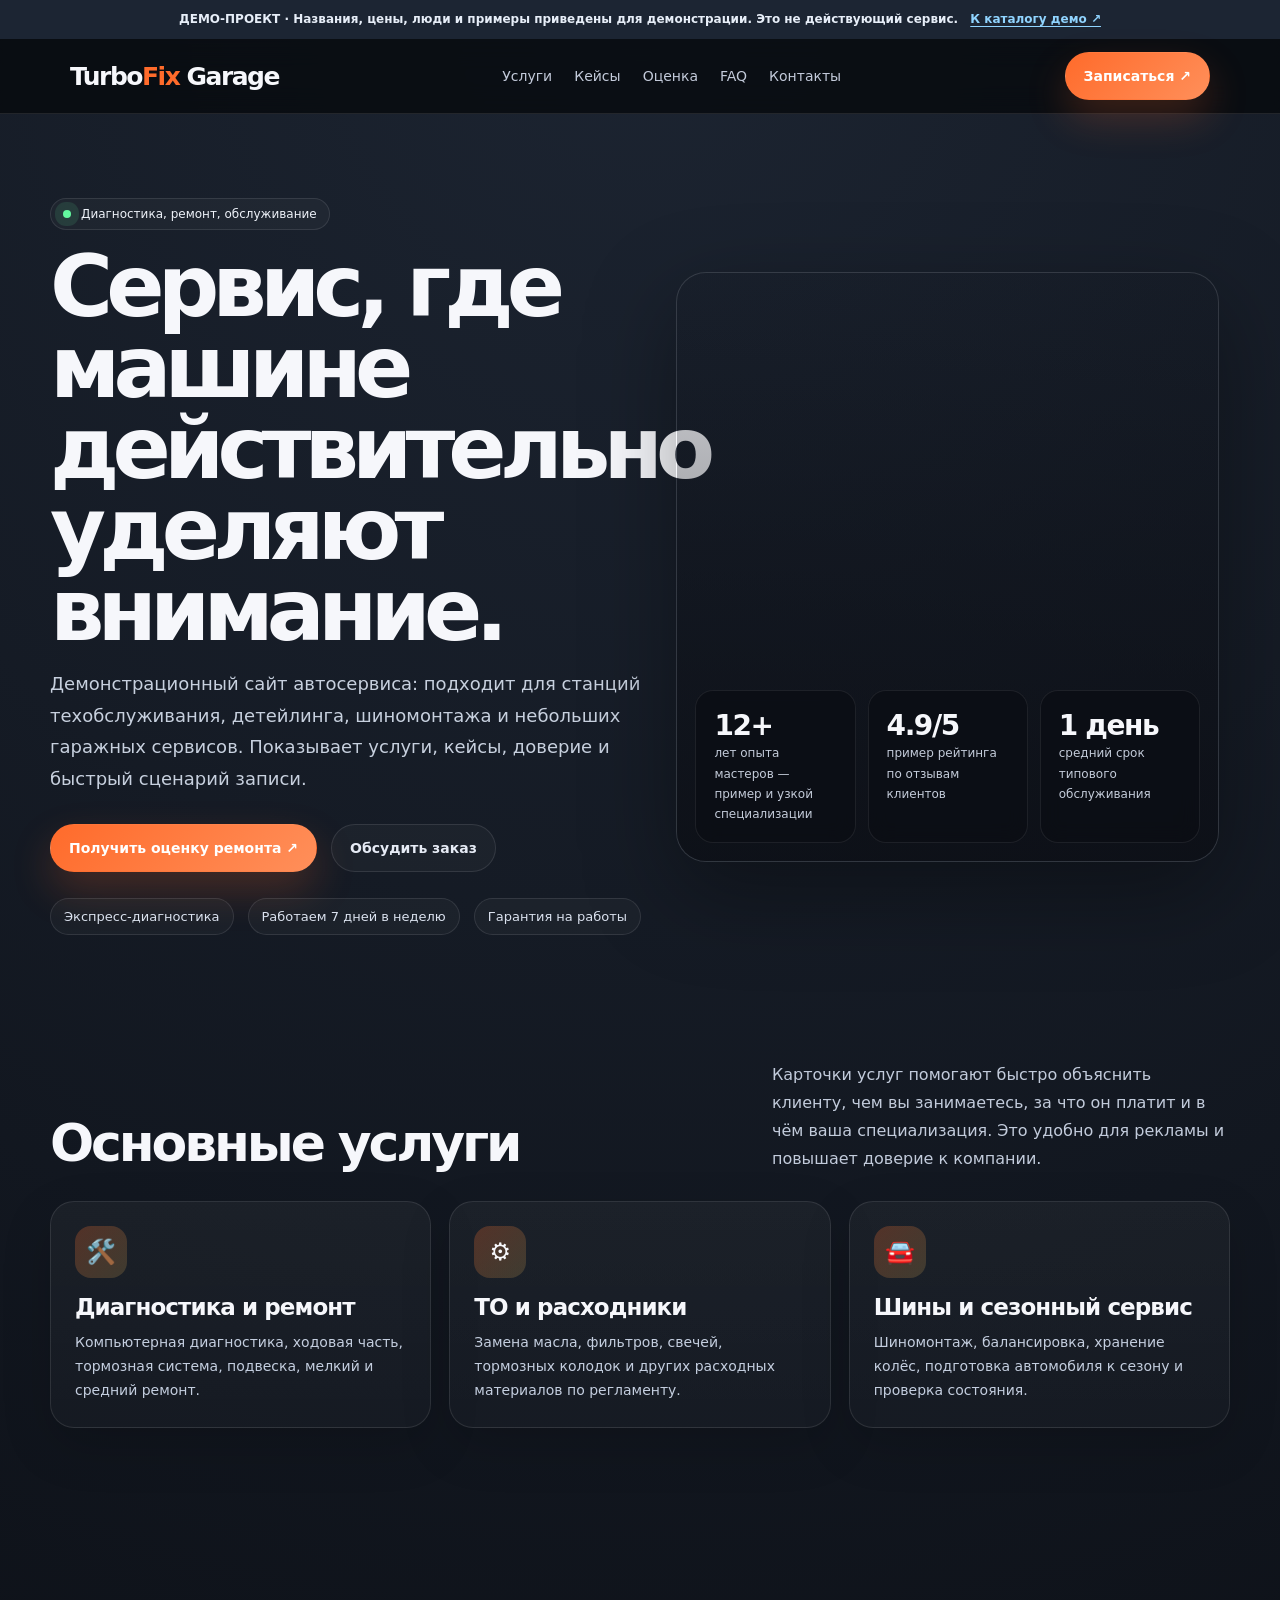
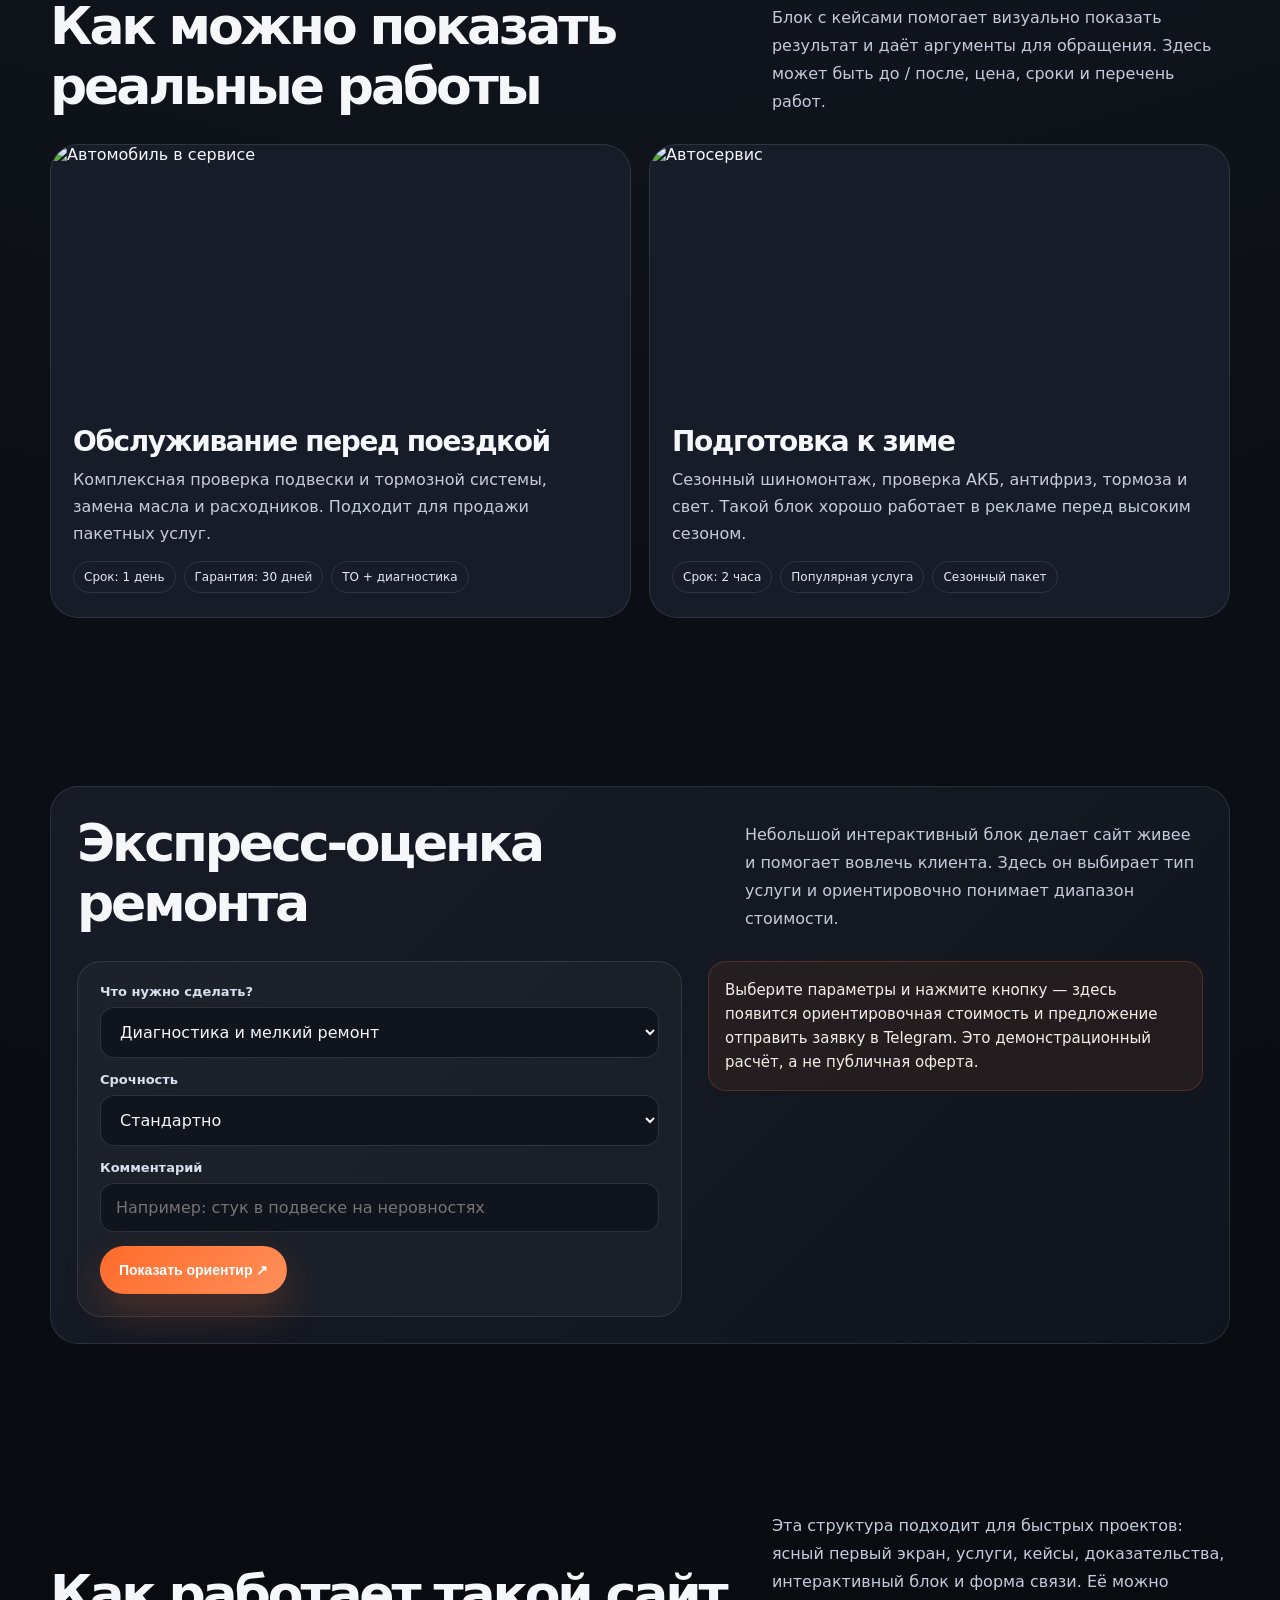
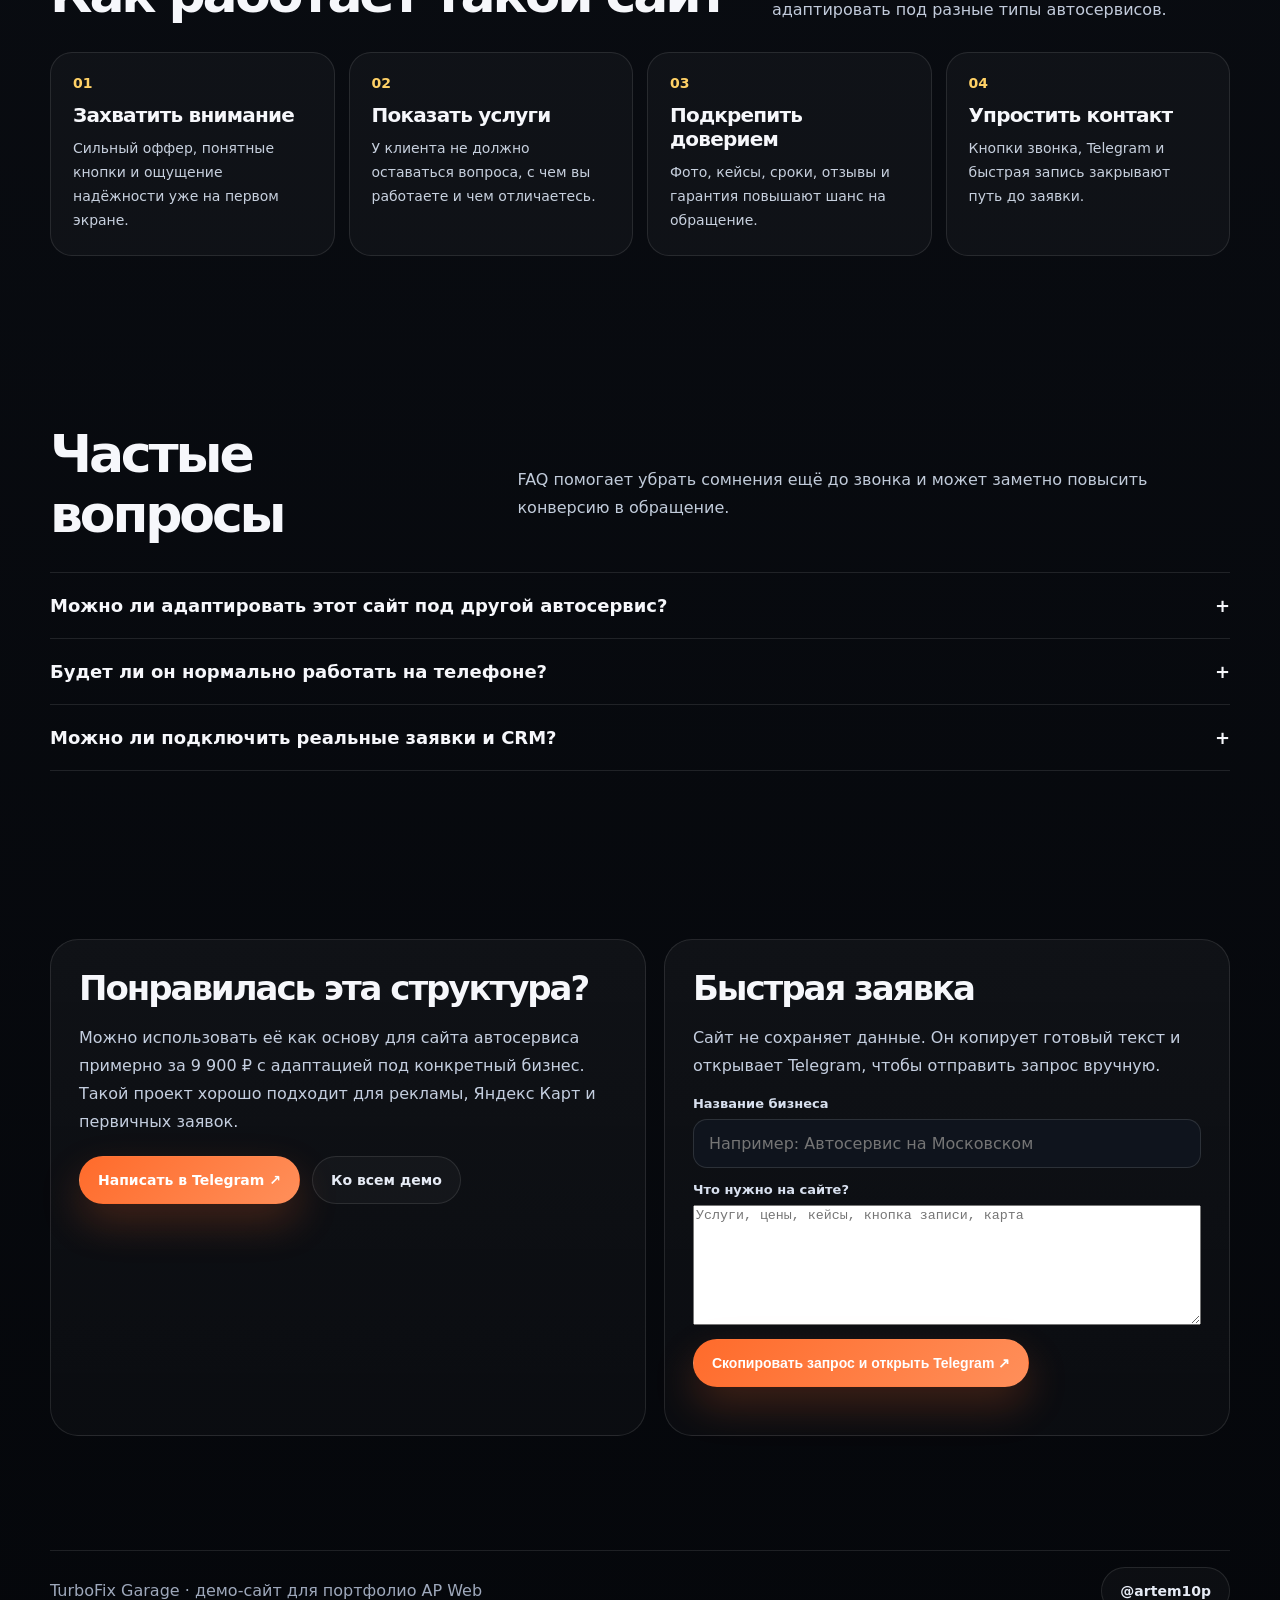
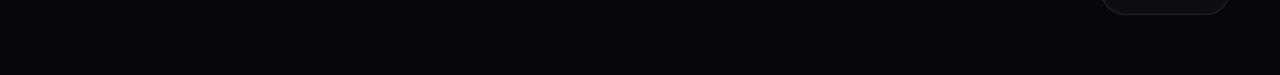
==== examples/auto/index.html @ 92ad30e5 "Publish AP Web business demo sites" ====
<!doctype html>
<html lang="ru">
<head>
  <meta charset="UTF-8">
  <meta name="viewport" content="width=device-width, initial-scale=1">
  <meta name="theme-color" content="#0d1117">
  <title>TurboFix Garage — автосервис и диагностика</title>
  <style>
    :root{--bg:#0b0e14;--panel:#11161f;--panel2:#161d29;--text:#f6f7fb;--muted:#98a2b3;--line:rgba(255,255,255,.1);--accent:#ff6b2b;--accent2:#ffd166;--glow:rgba(255,107,43,.22)}*{box-sizing:border-box}html{scroll-behavior:smooth}body{margin:0;font-family:Inter,system-ui,-apple-system,Segoe UI,sans-serif;background:radial-gradient(circle at top,#1c2431 0,#0b0e14 45%,#05070b 100%);color:var(--text)}a{text-decoration:none;color:inherit}img{max-width:100%;display:block}.shell{max-width:1180px;margin:auto;padding:0 20px}.header{position:sticky;top:0;z-index:40;background:rgba(5,7,11,.72);backdrop-filter:blur(14px);border-bottom:1px solid var(--line)}.nav{display:flex;justify-content:space-between;align-items:center;min-height:74px;gap:20px}.brand{font-size:25px;font-weight:900;letter-spacing:-.06em}.brand span{color:var(--accent)}.nav-links{display:flex;gap:22px;flex-wrap:wrap}.nav-links a{color:#c3cada;font-size:14px}.menu-btn{display:none}.btn{display:inline-flex;align-items:center;gap:10px;padding:15px 18px;border-radius:999px;border:1px solid transparent;font-size:14px;font-weight:800;transition:transform .25s,box-shadow .25s,background .25s}.btn:hover{transform:translateY(-2px)}.btn-primary{background:linear-gradient(135deg,var(--accent),#ff8f5a);box-shadow:0 18px 40px var(--glow);color:#fff}.btn-secondary{border-color:var(--line);background:rgba(255,255,255,.03);color:#e6ebf5}.hero{padding:84px 0 42px;display:grid;grid-template-columns:1.02fr .98fr;gap:28px;align-items:center}.eyebrow{display:inline-flex;align-items:center;gap:10px;padding:8px 12px;border-radius:999px;border:1px solid var(--line);background:rgba(255,255,255,.03);font-size:12px;color:#eef2f9}.pulse{width:8px;height:8px;border-radius:50%;background:#63f99f;box-shadow:0 0 0 8px rgba(99,249,159,.11)}h1{font-size:clamp(44px,7vw,86px);line-height:.94;letter-spacing:-.08em;margin:16px 0 18px;max-width:10ch}.lead{font-size:18px;line-height:1.75;color:#c7d0de;max-width:58ch}.hero-actions{display:flex;gap:14px;flex-wrap:wrap;margin-top:30px}.hero-meta{margin-top:26px;display:flex;flex-wrap:wrap;gap:14px}.chip{padding:10px 13px;border:1px solid var(--line);border-radius:999px;background:rgba(255,255,255,.03);font-size:13px;color:#dbe2ef}.hero-card{position:relative;overflow:hidden;border-radius:30px;min-height:590px;background:url('https://images.unsplash.com/photo-1487754180451-c456f719a1fc?auto=format&fit=crop&w=1400&q=80') center/cover;border:1px solid rgba(255,255,255,.12);box-shadow:0 30px 90px rgba(0,0,0,.35)}.hero-card:before{content:"";position:absolute;inset:0;background:linear-gradient(180deg,rgba(10,12,18,.1),rgba(10,12,18,.68))}.hero-float{position:absolute;right:18px;left:18px;bottom:18px;display:grid;grid-template-columns:repeat(3,1fr);gap:12px}.stat{padding:18px;border-radius:18px;background:rgba(11,14,20,.76);border:1px solid rgba(255,255,255,.08);backdrop-filter:blur(10px)}.stat b{display:block;font-size:28px;letter-spacing:-.05em}.stat span{font-size:12px;color:#c4ccda;line-height:1.45}.section{padding:84px 0}.heading{display:flex;justify-content:space-between;gap:30px;align-items:end;margin-bottom:28px}.heading h2{margin:0;font-size:clamp(30px,5vw,52px);letter-spacing:-.06em}.heading p{margin:0;max-width:45ch;color:#c2cbdb;line-height:1.75}.services{display:grid;grid-template-columns:repeat(3,1fr);gap:18px}.card{padding:24px;border-radius:24px;background:linear-gradient(180deg,rgba(255,255,255,.04),rgba(255,255,255,.025));border:1px solid var(--line);box-shadow:0 18px 50px rgba(0,0,0,.15)}.icon{width:52px;height:52px;border-radius:16px;display:grid;place-items:center;background:linear-gradient(135deg,rgba(255,107,43,.25),rgba(255,209,102,.16));font-size:24px;margin-bottom:16px}.card h3{margin:0 0 10px;font-size:23px;letter-spacing:-.04em}.card p{margin:0;color:#c4cedf;line-height:1.72;font-size:14px}.split{display:grid;grid-template-columns:1fr 1fr;gap:18px}.case-card{overflow:hidden;border-radius:28px;background:var(--panel2);border:1px solid var(--line)}.case-card img{height:260px;width:100%;object-fit:cover}.case-body{padding:20px 22px 24px}.case-body h3{margin:0 0 8px;font-size:28px;letter-spacing:-.05em}.case-body p{margin:0 0 14px;color:#c5cddc;line-height:1.7}.mini-kpis{display:flex;gap:8px;flex-wrap:wrap}.mini-kpis span{padding:8px 10px;border-radius:999px;border:1px solid var(--line);font-size:12px;color:#e3e9f4}
    .quote{padding:26px;border-radius:28px;background:linear-gradient(135deg,#161b26,#10151d);border:1px solid var(--line)}.quote-row{display:grid;grid-template-columns:1.1fr .9fr;gap:26px;align-items:start}.calc{padding:22px;border-radius:24px;background:rgba(255,255,255,.03);border:1px solid var(--line)}.field{display:grid;gap:8px;margin-bottom:14px}.field label{font-size:13px;color:#d8e0ef;font-weight:700}.field select,.field input{width:100%;background:#0f141d;border:1px solid rgba(255,255,255,.12);border-radius:14px;color:#f4f7fb;padding:14px 15px;font:inherit}.result{padding:16px;border-radius:18px;background:rgba(255,107,43,.08);border:1px solid rgba(255,107,43,.22);font-size:15px;line-height:1.6;color:#f5ede8}.steps{display:grid;grid-template-columns:repeat(4,1fr);gap:14px}.step{padding:22px;border-radius:22px;border:1px solid var(--line);background:rgba(255,255,255,.03)}.step strong{display:block;font-size:14px;color:var(--accent2);margin-bottom:12px}.step h4{font-size:20px;letter-spacing:-.04em;margin:0 0 10px}.step p{margin:0;color:#c7d0de;line-height:1.7;font-size:14px}.faq details{border-top:1px solid var(--line)}.faq details:last-child{border-bottom:1px solid var(--line)}.faq summary{cursor:pointer;list-style:none;padding:22px 0;font-weight:800;font-size:18px;display:flex;justify-content:space-between;gap:20px}.faq summary::-webkit-details-marker{display:none}.faq p{margin:0 0 22px;color:#c1cbda;line-height:1.75;max-width:70ch}.contact{display:grid;grid-template-columns:1fr .95fr;gap:18px}.contact-card,.contact-form{padding:28px;border-radius:28px;border:1px solid var(--line);background:linear-gradient(180deg,rgba(255,255,255,.04),rgba(255,255,255,.025))}.contact-card h3,.contact-form h3{margin:0 0 12px;font-size:34px;letter-spacing:-.06em}.contact-card p,.contact-form p{color:#c4cedf;line-height:1.75}.contact-actions{display:flex;gap:12px;flex-wrap:wrap;margin-top:20px}.contact-form textarea{min-height:120px;resize:vertical}.contact-form .status{font-size:13px;color:#d6ddeb;min-height:20px}.reveal{opacity:0;transform:translateY(22px);transition:opacity .7s ease,transform .7s ease}.reveal.show{opacity:1;transform:none}.footer{padding:30px 0 60px;color:#9ea8bb}.footer-box{padding-top:16px;border-top:1px solid var(--line);display:flex;justify-content:space-between;gap:18px;align-items:center}
    .demo-disclosure{padding:10px 16px;text-align:center;background:#1c2533;color:#e7eef8;font:600 12px/1.6 Inter,system-ui,sans-serif}.demo-disclosure a{color:#90d4ff;text-decoration:underline;text-underline-offset:3px;margin-left:8px}
    @media (max-width:980px){.hero,.quote-row,.split,.contact{grid-template-columns:1fr}.services,.steps{grid-template-columns:1fr 1fr}.hero-card{min-height:460px}}@media (max-width:760px){.nav{min-height:66px}.nav-links{display:none}.menu-btn{display:inline-flex}.services,.steps{grid-template-columns:1fr}.heading{display:block}.heading p{margin-top:12px}.hero{padding-top:56px}.hero-float{grid-template-columns:1fr}.contact-card h3,.contact-form h3{font-size:28px}}@media (prefers-reduced-motion:reduce){*{scroll-behavior:auto}.reveal{opacity:1;transform:none;transition:none}.btn{transition:none}}
  </style>
</head>
<body>
  <div class="demo-disclosure" role="note">ДЕМО-ПРОЕКТ · Названия, цены, люди и примеры приведены для демонстрации. Это не действующий сервис. <a href="../../index.html">К каталогу демо ↗</a></div>
  <header class="header">
    <div class="shell nav">
      <a class="brand" href="#top">Turbo<span>Fix</span> Garage</a>
      <nav class="nav-links">
        <a href="#services">Услуги</a><a href="#cases">Кейсы</a><a href="#quote">Оценка</a><a href="#faq">FAQ</a><a href="#contact">Контакты</a>
      </nav>
      <a class="btn btn-primary" href="#contact">Записаться ↗</a>
    </div>
  </header>
  <main id="top">
    <section class="shell hero">
      <div>
        <div class="eyebrow"><span class="pulse"></span> Диагностика, ремонт, обслуживание</div>
        <h1>Сервис, где машине действительно уделяют внимание.</h1>
        <p class="lead">Демонстрационный сайт автосервиса: подходит для станций техобслуживания, детейлинга, шиномонтажа и небольших гаражных сервисов. Показывает услуги, кейсы, доверие и быстрый сценарий записи.</p>
        <div class="hero-actions"><a class="btn btn-primary" href="#quote">Получить оценку ремонта ↗</a><a class="btn btn-secondary" href="#contact">Обсудить заказ</a></div>
        <div class="hero-meta"><span class="chip">Экспресс-диагностика</span><span class="chip">Работаем 7 дней в неделю</span><span class="chip">Гарантия на работы</span></div>
      </div>
      <div class="hero-card reveal">
        <div class="hero-float">
          <div class="stat"><b>12+</b><span>лет опыта мастеров — пример и узкой специализации</span></div>
          <div class="stat"><b>4.9/5</b><span>пример рейтинга по отзывам клиентов</span></div>
          <div class="stat"><b>1 день</b><span>средний срок типового обслуживания</span></div>
        </div>
      </div>
    </section>

    <section class="shell section reveal" id="services">
      <div class="heading"><h2>Основные услуги</h2><p>Карточки услуг помогают быстро объяснить клиенту, чем вы занимаетесь, за что он платит и в чём ваша специализация. Это удобно для рекламы и повышает доверие к компании.</p></div>
      <div class="services">
        <article class="card"><div class="icon">🛠️</div><h3>Диагностика и ремонт</h3><p>Компьютерная диагностика, ходовая часть, тормозная система, подвеска, мелкий и средний ремонт.</p></article>
        <article class="card"><div class="icon">⚙️</div><h3>ТО и расходники</h3><p>Замена масла, фильтров, свечей, тормозных колодок и других расходных материалов по регламенту.</p></article>
        <article class="card"><div class="icon">🚘</div><h3>Шины и сезонный сервис</h3><p>Шиномонтаж, балансировка, хранение колёс, подготовка автомобиля к сезону и проверка состояния.</p></article>
      </div>
    </section>

    <section class="shell section reveal" id="cases">
      <div class="heading"><h2>Как можно показать реальные работы</h2><p>Блок с кейсами помогает визуально показать результат и даёт аргументы для обращения. Здесь может быть до / после, цена, сроки и перечень работ.</p></div>
      <div class="split">
        <article class="case-card"><img src="https://images.unsplash.com/photo-1549399542-7e3f8b79c341?auto=format&fit=crop&w=1200&q=80" alt="Автомобиль в сервисе"><div class="case-body"><h3>Обслуживание перед поездкой</h3><p>Комплексная проверка подвески и тормозной системы, замена масла и расходников. Подходит для продажи пакетных услуг.</p><div class="mini-kpis"><span>Срок: 1 день</span><span>Гарантия: 30 дней</span><span>ТО + диагностика</span></div></div></article>
        <article class="case-card"><img src="https://images.unsplash.com/photo-1503376780353-7e6692767b70?auto=format&fit=crop&w=1200&q=80" alt="Автосервис"><div class="case-body"><h3>Подготовка к зиме</h3><p>Сезонный шиномонтаж, проверка АКБ, антифриз, тормоза и свет. Такой блок хорошо работает в рекламе перед высоким сезоном.</p><div class="mini-kpis"><span>Срок: 2 часа</span><span>Популярная услуга</span><span>Сезонный пакет</span></div></div></article>
      </div>
    </section>

    <section class="shell section reveal" id="quote">
      <div class="quote">
        <div class="heading"><h2>Экспресс-оценка ремонта</h2><p>Небольшой интерактивный блок делает сайт живее и помогает вовлечь клиента. Здесь он выбирает тип услуги и ориентировочно понимает диапазон стоимости.</p></div>
        <div class="quote-row">
          <div class="calc">
            <div class="field"><label for="serviceType">Что нужно сделать?</label><select id="serviceType"><option value="3500">Диагностика и мелкий ремонт</option><option value="6200">Плановое ТО</option><option value="4800">Шиномонтаж и сезонный пакет</option><option value="8900">Комплексный ремонт подвески</option></select></div>
            <div class="field"><label for="urgency">Срочность</label><select id="urgency"><option value="0">Стандартно</option><option value="1200">Нужно сегодня</option><option value="2200">Срочно, вне очереди</option></select></div>
            <div class="field"><label for="comment">Комментарий</label><input id="comment" placeholder="Например: стук в подвеске на неровностях"></div>
            <button class="btn btn-primary" id="calcBtn" type="button">Показать ориентир ↗</button>
          </div>
          <div class="result" id="calcResult">Выберите параметры и нажмите кнопку — здесь появится ориентировочная стоимость и предложение отправить заявку в Telegram. Это демонстрационный расчёт, а не публичная оферта.</div>
        </div>
      </div>
    </section>

    <section class="shell section reveal">
      <div class="heading"><h2>Как работает такой сайт</h2><p>Эта структура подходит для быстрых проектов: ясный первый экран, услуги, кейсы, доказательства, интерактивный блок и форма связи. Её можно адаптировать под разные типы автосервисов.</p></div>
      <div class="steps">
        <article class="step"><strong>01</strong><h4>Захватить внимание</h4><p>Сильный оффер, понятные кнопки и ощущение надёжности уже на первом экране.</p></article>
        <article class="step"><strong>02</strong><h4>Показать услуги</h4><p>У клиента не должно оставаться вопроса, с чем вы работаете и чем отличаетесь.</p></article>
        <article class="step"><strong>03</strong><h4>Подкрепить доверием</h4><p>Фото, кейсы, сроки, отзывы и гарантия повышают шанс на обращение.</p></article>
        <article class="step"><strong>04</strong><h4>Упростить контакт</h4><p>Кнопки звонка, Telegram и быстрая запись закрывают путь до заявки.</p></article>
      </div>
    </section>

    <section class="shell section faq reveal" id="faq">
      <div class="heading"><h2>Частые вопросы</h2><p>FAQ помогает убрать сомнения ещё до звонка и может заметно повысить конверсию в обращение.</p></div>
      <details><summary>Можно ли адаптировать этот сайт под другой автосервис? <span>+</span></summary><p>Да. Меняются фотографии, тексты, цвета, список услуг, контакты и сценарии записи. Основа уже готова, поэтому запуск можно сделать быстро.</p></details>
      <details><summary>Будет ли он нормально работать на телефоне? <span>+</span></summary><p>Да. Страница адаптирована под мобильные устройства, крупные кнопки и быструю связь в мессенджере или по телефону.</p></details>
      <details><summary>Можно ли подключить реальные заявки и CRM? <span>+</span></summary><p>Да, но это отдельный этап. В демонстрационной версии формы ничего не отправляют на сервер — они только готовят текст и открывают Telegram.</p></details>
    </section>

    <section class="shell section reveal" id="contact">
      <div class="contact">
        <div class="contact-card">
          <h3>Понравилась эта структура?</h3>
          <p>Можно использовать её как основу для сайта автосервиса примерно за 9 900 ₽ с адаптацией под конкретный бизнес. Такой проект хорошо подходит для рекламы, Яндекс Карт и первичных заявок.</p>
          <div class="contact-actions"><a class="btn btn-primary" href="https://t.me/artem10p" target="_blank" rel="noopener">Написать в Telegram ↗</a><a class="btn btn-secondary" href="../../index.html">Ко всем демо</a></div>
        </div>
        <form class="contact-form" id="briefForm">
          <h3>Быстрая заявка</h3>
          <p>Сайт не сохраняет данные. Он копирует готовый текст и открывает Telegram, чтобы отправить запрос вручную.</p>
          <div class="field"><label for="name">Название бизнеса</label><input id="name" placeholder="Например: Автосервис на Московском"></div>
          <div class="field"><label for="task">Что нужно на сайте?</label><textarea id="task" placeholder="Услуги, цены, кейсы, кнопка записи, карта"></textarea></div>
          <button class="btn btn-primary" type="submit">Скопировать запрос и открыть Telegram ↗</button>
          <div class="status" id="formStatus"></div>
        </form>
      </div>
    </section>
  </main>
  <footer class="footer shell"><div class="footer-box"><div>TurboFix Garage · демо-сайт для портфолио AP Web</div><a class="btn btn-secondary" href="https://t.me/artem10p" target="_blank" rel="noopener">@artem10p</a></div></footer>
  <script>
    const reduce = window.matchMedia('(prefers-reduced-motion: reduce)').matches;
    const reveal = new IntersectionObserver(entries=>{entries.forEach(e=>{if(e.isIntersecting)e.target.classList.add('show')})},{threshold:.14});
    document.querySelectorAll('.reveal').forEach(el=>reveal.observe(el));

    document.getElementById('calcBtn').addEventListener('click',()=>{
      const base = Number(document.getElementById('serviceType').value);
      const extra = Number(document.getElementById('urgency').value);
      const comment = document.getElementById('comment').value.trim();
      const total = base + extra;
      const result = document.getElementById('calcResult');
      result.replaceChildren();
      const amount = document.createElement('strong');
      amount.textContent = `Ориентир: от ${total.toLocaleString('ru-RU')} ₽.`;
      result.append(amount, document.createElement('br'));
      result.append(document.createTextNode(`Комментарий: ${comment || 'не указан'}.`));
      result.append(document.createElement('br'), document.createElement('br'));
      result.append(document.createTextNode('Это демонстрационный расчёт. Для коммерческого сайта сюда можно подключить настоящую форму заявки, CRM или запись.'));
      if(!reduce) document.getElementById('calcResult').scrollIntoView({behavior:'smooth',block:'nearest'});
    });

    document.getElementById('briefForm').addEventListener('submit',async (e)=>{
      e.preventDefault();
      const business = document.getElementById('name').value.trim() || 'Автосервис';
      const task = document.getElementById('task').value.trim() || 'Нужен сайт для автосервиса';
      const text = `Здравствуйте! Хочу сайт для бизнеса.\nНиша: автосервис.\nНазвание: ${business}.\nЗадача: ${task}.\nПодскажите стоимость и сроки.`;
      window.open('https://t.me/artem10p','_blank','noopener,noreferrer');
      const status = document.getElementById('formStatus');
      try{await navigator.clipboard.writeText(text);status.textContent='Текст скопирован. Вставьте его в чат @artem10p и отправьте.';}catch(err){status.textContent='Открылся Telegram. Если текст не скопировался автоматически, отправьте описание вручную.';}
    });
  </script>
</body>
</html>
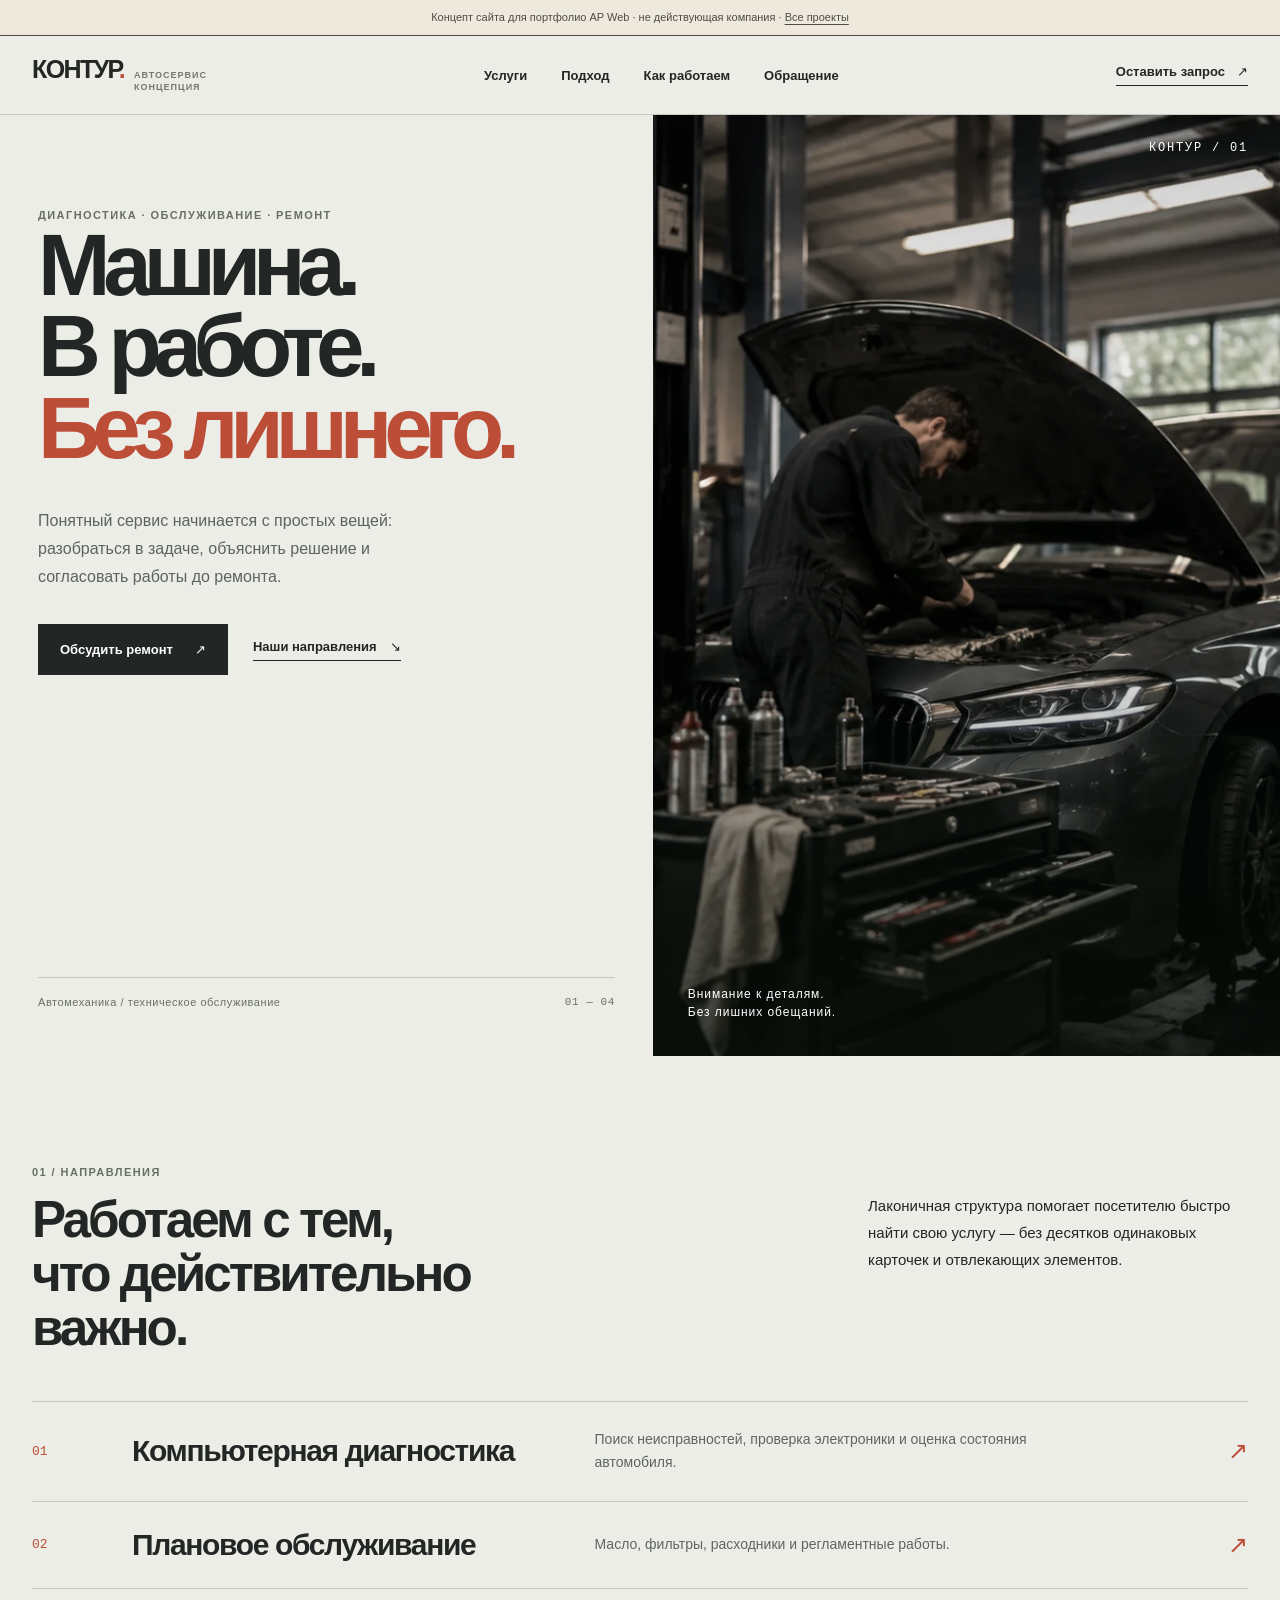
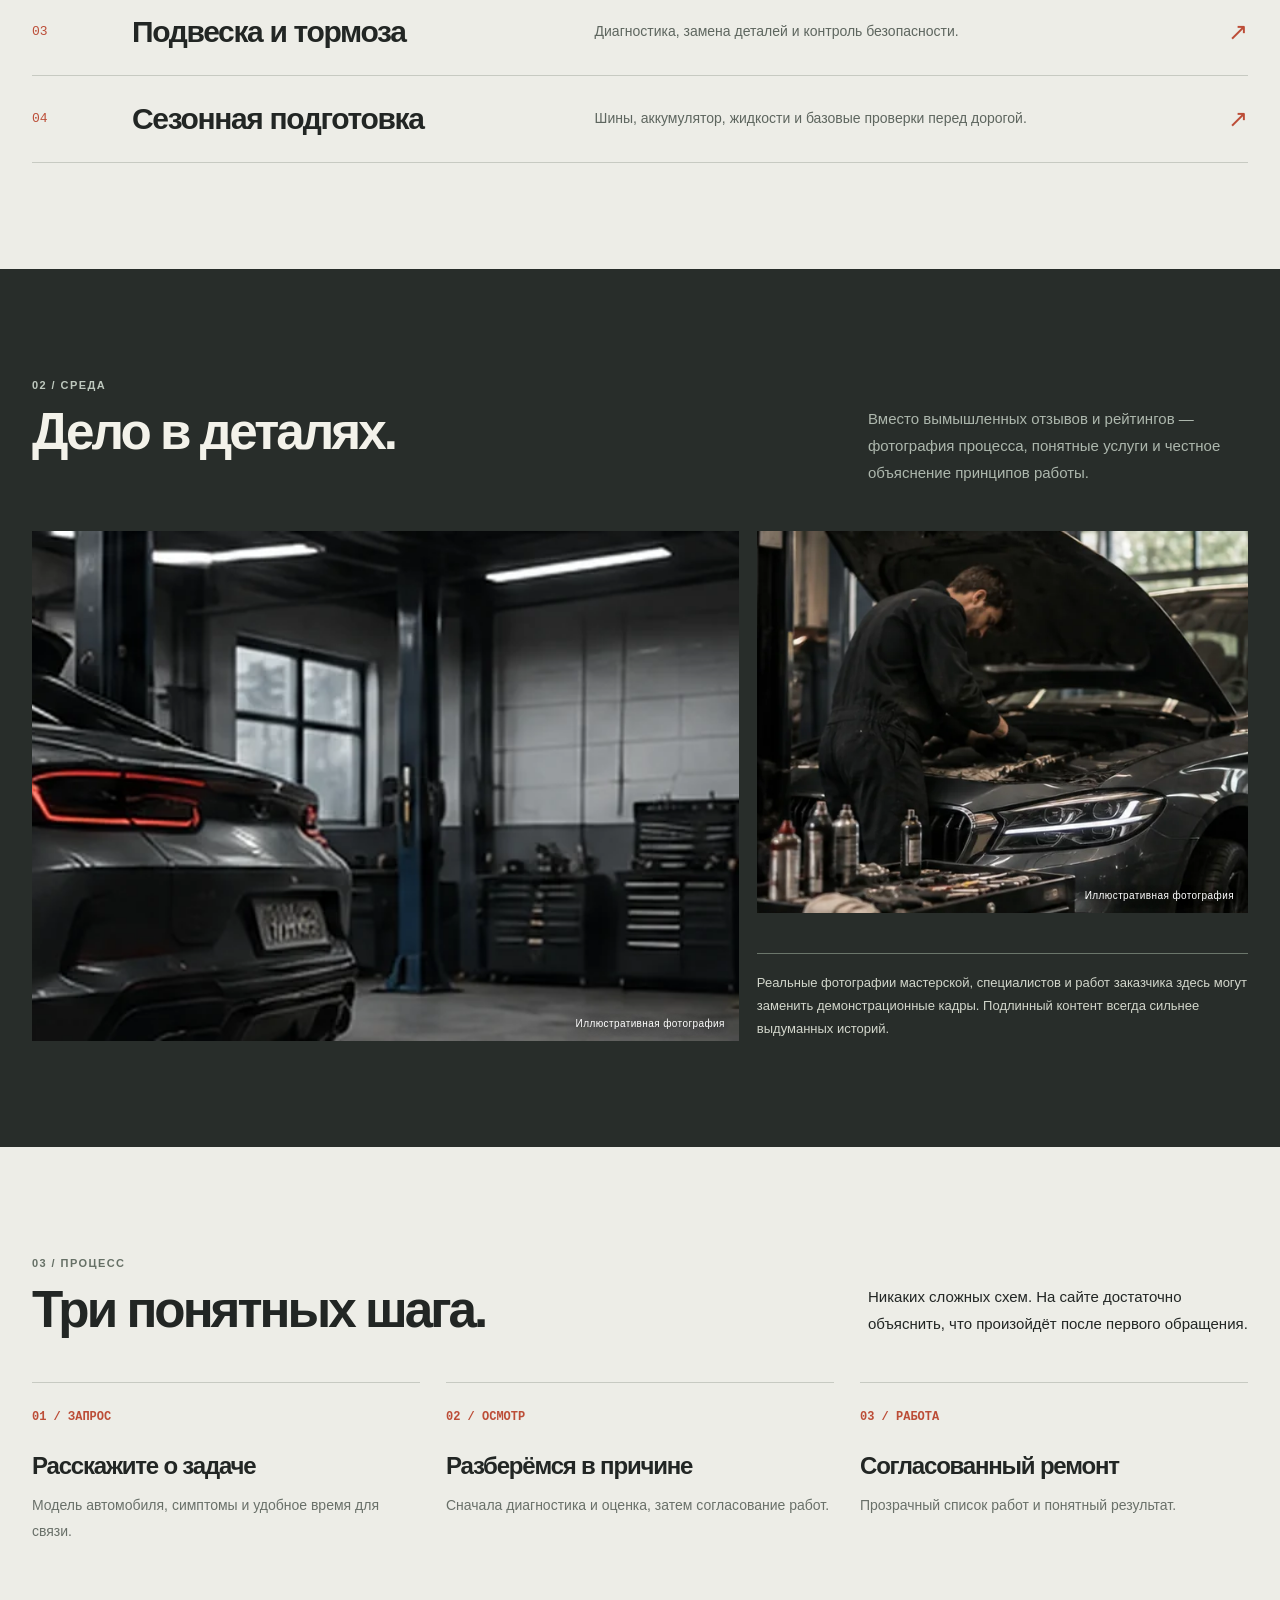
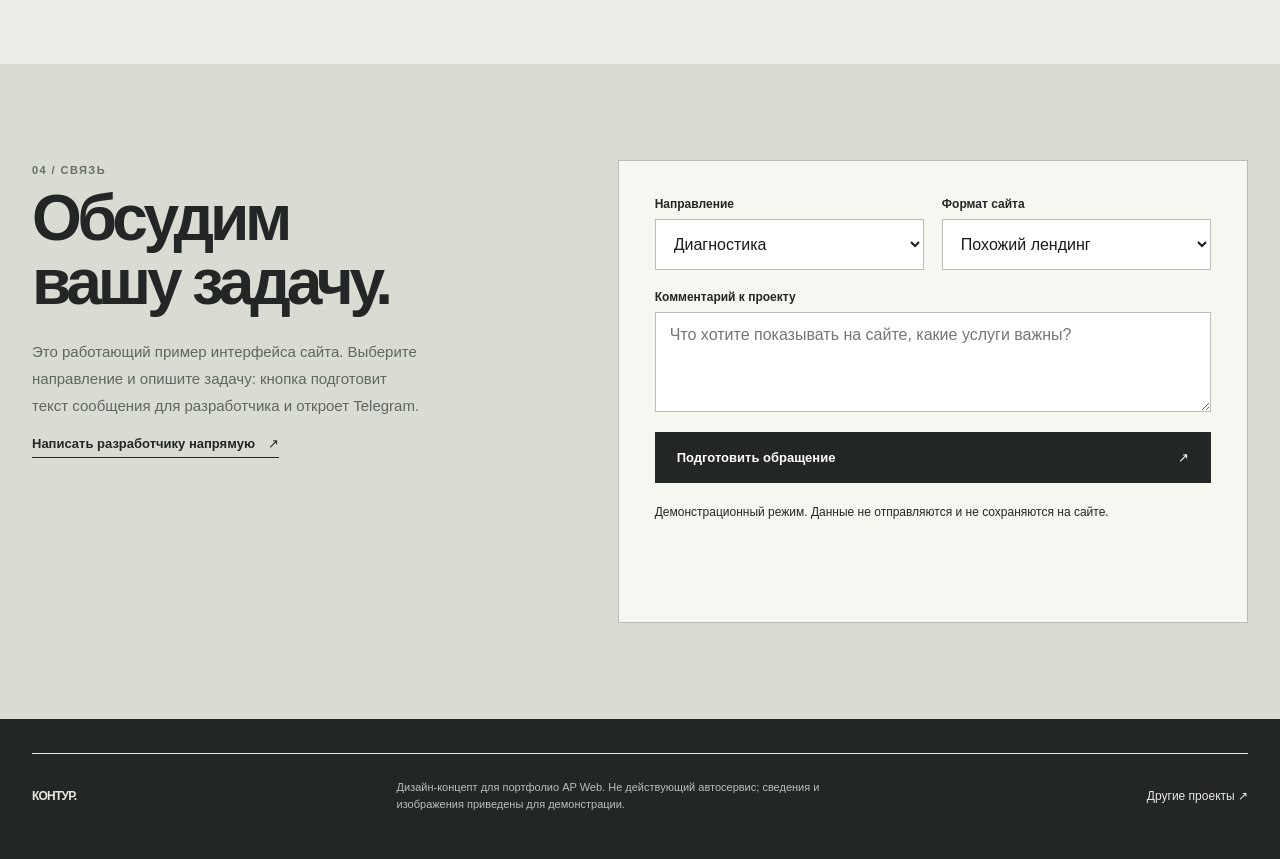
==== commit a66672e2: "Redesign local business demos with distinct editorial styles and local imagery" ====
--- a/examples/auto/index.html
+++ b/examples/auto/index.html
@@ -1,144 +1,10 @@
-<!doctype html>
-<html lang="ru">
-<head>
-  <meta charset="UTF-8">
-  <meta name="viewport" content="width=device-width, initial-scale=1">
-  <meta name="theme-color" content="#0d1117">
-  <title>TurboFix Garage — автосервис и диагностика</title>
-  <style>
-    :root{--bg:#0b0e14;--panel:#11161f;--panel2:#161d29;--text:#f6f7fb;--muted:#98a2b3;--line:rgba(255,255,255,.1);--accent:#ff6b2b;--accent2:#ffd166;--glow:rgba(255,107,43,.22)}*{box-sizing:border-box}html{scroll-behavior:smooth}body{margin:0;font-family:Inter,system-ui,-apple-system,Segoe UI,sans-serif;background:radial-gradient(circle at top,#1c2431 0,#0b0e14 45%,#05070b 100%);color:var(--text)}a{text-decoration:none;color:inherit}img{max-width:100%;display:block}.shell{max-width:1180px;margin:auto;padding:0 20px}.header{position:sticky;top:0;z-index:40;background:rgba(5,7,11,.72);backdrop-filter:blur(14px);border-bottom:1px solid var(--line)}.nav{display:flex;justify-content:space-between;align-items:center;min-height:74px;gap:20px}.brand{font-size:25px;font-weight:900;letter-spacing:-.06em}.brand span{color:var(--accent)}.nav-links{display:flex;gap:22px;flex-wrap:wrap}.nav-links a{color:#c3cada;font-size:14px}.menu-btn{display:none}.btn{display:inline-flex;align-items:center;gap:10px;padding:15px 18px;border-radius:999px;border:1px solid transparent;font-size:14px;font-weight:800;transition:transform .25s,box-shadow .25s,background .25s}.btn:hover{transform:translateY(-2px)}.btn-primary{background:linear-gradient(135deg,var(--accent),#ff8f5a);box-shadow:0 18px 40px var(--glow);color:#fff}.btn-secondary{border-color:var(--line);background:rgba(255,255,255,.03);color:#e6ebf5}.hero{padding:84px 0 42px;display:grid;grid-template-columns:1.02fr .98fr;gap:28px;align-items:center}.eyebrow{display:inline-flex;align-items:center;gap:10px;padding:8px 12px;border-radius:999px;border:1px solid var(--line);background:rgba(255,255,255,.03);font-size:12px;color:#eef2f9}.pulse{width:8px;height:8px;border-radius:50%;background:#63f99f;box-shadow:0 0 0 8px rgba(99,249,159,.11)}h1{font-size:clamp(44px,7vw,86px);line-height:.94;letter-spacing:-.08em;margin:16px 0 18px;max-width:10ch}.lead{font-size:18px;line-height:1.75;color:#c7d0de;max-width:58ch}.hero-actions{display:flex;gap:14px;flex-wrap:wrap;margin-top:30px}.hero-meta{margin-top:26px;display:flex;flex-wrap:wrap;gap:14px}.chip{padding:10px 13px;border:1px solid var(--line);border-radius:999px;background:rgba(255,255,255,.03);font-size:13px;color:#dbe2ef}.hero-card{position:relative;overflow:hidden;border-radius:30px;min-height:590px;background:url('https://images.unsplash.com/photo-1487754180451-c456f719a1fc?auto=format&fit=crop&w=1400&q=80') center/cover;border:1px solid rgba(255,255,255,.12);box-shadow:0 30px 90px rgba(0,0,0,.35)}.hero-card:before{content:"";position:absolute;inset:0;background:linear-gradient(180deg,rgba(10,12,18,.1),rgba(10,12,18,.68))}.hero-float{position:absolute;right:18px;left:18px;bottom:18px;display:grid;grid-template-columns:repeat(3,1fr);gap:12px}.stat{padding:18px;border-radius:18px;background:rgba(11,14,20,.76);border:1px solid rgba(255,255,255,.08);backdrop-filter:blur(10px)}.stat b{display:block;font-size:28px;letter-spacing:-.05em}.stat span{font-size:12px;color:#c4ccda;line-height:1.45}.section{padding:84px 0}.heading{display:flex;justify-content:space-between;gap:30px;align-items:end;margin-bottom:28px}.heading h2{margin:0;font-size:clamp(30px,5vw,52px);letter-spacing:-.06em}.heading p{margin:0;max-width:45ch;color:#c2cbdb;line-height:1.75}.services{display:grid;grid-template-columns:repeat(3,1fr);gap:18px}.card{padding:24px;border-radius:24px;background:linear-gradient(180deg,rgba(255,255,255,.04),rgba(255,255,255,.025));border:1px solid var(--line);box-shadow:0 18px 50px rgba(0,0,0,.15)}.icon{width:52px;height:52px;border-radius:16px;display:grid;place-items:center;background:linear-gradient(135deg,rgba(255,107,43,.25),rgba(255,209,102,.16));font-size:24px;margin-bottom:16px}.card h3{margin:0 0 10px;font-size:23px;letter-spacing:-.04em}.card p{margin:0;color:#c4cedf;line-height:1.72;font-size:14px}.split{display:grid;grid-template-columns:1fr 1fr;gap:18px}.case-card{overflow:hidden;border-radius:28px;background:var(--panel2);border:1px solid var(--line)}.case-card img{height:260px;width:100%;object-fit:cover}.case-body{padding:20px 22px 24px}.case-body h3{margin:0 0 8px;font-size:28px;letter-spacing:-.05em}.case-body p{margin:0 0 14px;color:#c5cddc;line-height:1.7}.mini-kpis{display:flex;gap:8px;flex-wrap:wrap}.mini-kpis span{padding:8px 10px;border-radius:999px;border:1px solid var(--line);font-size:12px;color:#e3e9f4}
-    .quote{padding:26px;border-radius:28px;background:linear-gradient(135deg,#161b26,#10151d);border:1px solid var(--line)}.quote-row{display:grid;grid-template-columns:1.1fr .9fr;gap:26px;align-items:start}.calc{padding:22px;border-radius:24px;background:rgba(255,255,255,.03);border:1px solid var(--line)}.field{display:grid;gap:8px;margin-bottom:14px}.field label{font-size:13px;color:#d8e0ef;font-weight:700}.field select,.field input{width:100%;background:#0f141d;border:1px solid rgba(255,255,255,.12);border-radius:14px;color:#f4f7fb;padding:14px 15px;font:inherit}.result{padding:16px;border-radius:18px;background:rgba(255,107,43,.08);border:1px solid rgba(255,107,43,.22);font-size:15px;line-height:1.6;color:#f5ede8}.steps{display:grid;grid-template-columns:repeat(4,1fr);gap:14px}.step{padding:22px;border-radius:22px;border:1px solid var(--line);background:rgba(255,255,255,.03)}.step strong{display:block;font-size:14px;color:var(--accent2);margin-bottom:12px}.step h4{font-size:20px;letter-spacing:-.04em;margin:0 0 10px}.step p{margin:0;color:#c7d0de;line-height:1.7;font-size:14px}.faq details{border-top:1px solid var(--line)}.faq details:last-child{border-bottom:1px solid var(--line)}.faq summary{cursor:pointer;list-style:none;padding:22px 0;font-weight:800;font-size:18px;display:flex;justify-content:space-between;gap:20px}.faq summary::-webkit-details-marker{display:none}.faq p{margin:0 0 22px;color:#c1cbda;line-height:1.75;max-width:70ch}.contact{display:grid;grid-template-columns:1fr .95fr;gap:18px}.contact-card,.contact-form{padding:28px;border-radius:28px;border:1px solid var(--line);background:linear-gradient(180deg,rgba(255,255,255,.04),rgba(255,255,255,.025))}.contact-card h3,.contact-form h3{margin:0 0 12px;font-size:34px;letter-spacing:-.06em}.contact-card p,.contact-form p{color:#c4cedf;line-height:1.75}.contact-actions{display:flex;gap:12px;flex-wrap:wrap;margin-top:20px}.contact-form textarea{min-height:120px;resize:vertical}.contact-form .status{font-size:13px;color:#d6ddeb;min-height:20px}.reveal{opacity:0;transform:translateY(22px);transition:opacity .7s ease,transform .7s ease}.reveal.show{opacity:1;transform:none}.footer{padding:30px 0 60px;color:#9ea8bb}.footer-box{padding-top:16px;border-top:1px solid var(--line);display:flex;justify-content:space-between;gap:18px;align-items:center}
-    .demo-disclosure{padding:10px 16px;text-align:center;background:#1c2533;color:#e7eef8;font:600 12px/1.6 Inter,system-ui,sans-serif}.demo-disclosure a{color:#90d4ff;text-decoration:underline;text-underline-offset:3px;margin-left:8px}
-    @media (max-width:980px){.hero,.quote-row,.split,.contact{grid-template-columns:1fr}.services,.steps{grid-template-columns:1fr 1fr}.hero-card{min-height:460px}}@media (max-width:760px){.nav{min-height:66px}.nav-links{display:none}.menu-btn{display:inline-flex}.services,.steps{grid-template-columns:1fr}.heading{display:block}.heading p{margin-top:12px}.hero{padding-top:56px}.hero-float{grid-template-columns:1fr}.contact-card h3,.contact-form h3{font-size:28px}}@media (prefers-reduced-motion:reduce){*{scroll-behavior:auto}.reveal{opacity:1;transform:none;transition:none}.btn{transition:none}}
-  </style>
-</head>
-<body>
-  <div class="demo-disclosure" role="note">ДЕМО-ПРОЕКТ · Названия, цены, люди и примеры приведены для демонстрации. Это не действующий сервис. <a href="../../index.html">К каталогу демо ↗</a></div>
-  <header class="header">
-    <div class="shell nav">
-      <a class="brand" href="#top">Turbo<span>Fix</span> Garage</a>
-      <nav class="nav-links">
-        <a href="#services">Услуги</a><a href="#cases">Кейсы</a><a href="#quote">Оценка</a><a href="#faq">FAQ</a><a href="#contact">Контакты</a>
-      </nav>
-      <a class="btn btn-primary" href="#contact">Записаться ↗</a>
-    </div>
-  </header>
-  <main id="top">
-    <section class="shell hero">
-      <div>
-        <div class="eyebrow"><span class="pulse"></span> Диагностика, ремонт, обслуживание</div>
-        <h1>Сервис, где машине действительно уделяют внимание.</h1>
-        <p class="lead">Демонстрационный сайт автосервиса: подходит для станций техобслуживания, детейлинга, шиномонтажа и небольших гаражных сервисов. Показывает услуги, кейсы, доверие и быстрый сценарий записи.</p>
-        <div class="hero-actions"><a class="btn btn-primary" href="#quote">Получить оценку ремонта ↗</a><a class="btn btn-secondary" href="#contact">Обсудить заказ</a></div>
-        <div class="hero-meta"><span class="chip">Экспресс-диагностика</span><span class="chip">Работаем 7 дней в неделю</span><span class="chip">Гарантия на работы</span></div>
-      </div>
-      <div class="hero-card reveal">
-        <div class="hero-float">
-          <div class="stat"><b>12+</b><span>лет опыта мастеров — пример и узкой специализации</span></div>
-          <div class="stat"><b>4.9/5</b><span>пример рейтинга по отзывам клиентов</span></div>
-          <div class="stat"><b>1 день</b><span>средний срок типового обслуживания</span></div>
-        </div>
-      </div>
-    </section>
-
-    <section class="shell section reveal" id="services">
-      <div class="heading"><h2>Основные услуги</h2><p>Карточки услуг помогают быстро объяснить клиенту, чем вы занимаетесь, за что он платит и в чём ваша специализация. Это удобно для рекламы и повышает доверие к компании.</p></div>
-      <div class="services">
-        <article class="card"><div class="icon">🛠️</div><h3>Диагностика и ремонт</h3><p>Компьютерная диагностика, ходовая часть, тормозная система, подвеска, мелкий и средний ремонт.</p></article>
-        <article class="card"><div class="icon">⚙️</div><h3>ТО и расходники</h3><p>Замена масла, фильтров, свечей, тормозных колодок и других расходных материалов по регламенту.</p></article>
-        <article class="card"><div class="icon">🚘</div><h3>Шины и сезонный сервис</h3><p>Шиномонтаж, балансировка, хранение колёс, подготовка автомобиля к сезону и проверка состояния.</p></article>
-      </div>
-    </section>
-
-    <section class="shell section reveal" id="cases">
-      <div class="heading"><h2>Как можно показать реальные работы</h2><p>Блок с кейсами помогает визуально показать результат и даёт аргументы для обращения. Здесь может быть до / после, цена, сроки и перечень работ.</p></div>
-      <div class="split">
-        <article class="case-card"><img src="https://images.unsplash.com/photo-1549399542-7e3f8b79c341?auto=format&fit=crop&w=1200&q=80" alt="Автомобиль в сервисе"><div class="case-body"><h3>Обслуживание перед поездкой</h3><p>Комплексная проверка подвески и тормозной системы, замена масла и расходников. Подходит для продажи пакетных услуг.</p><div class="mini-kpis"><span>Срок: 1 день</span><span>Гарантия: 30 дней</span><span>ТО + диагностика</span></div></div></article>
-        <article class="case-card"><img src="https://images.unsplash.com/photo-1503376780353-7e6692767b70?auto=format&fit=crop&w=1200&q=80" alt="Автосервис"><div class="case-body"><h3>Подготовка к зиме</h3><p>Сезонный шиномонтаж, проверка АКБ, антифриз, тормоза и свет. Такой блок хорошо работает в рекламе перед высоким сезоном.</p><div class="mini-kpis"><span>Срок: 2 часа</span><span>Популярная услуга</span><span>Сезонный пакет</span></div></div></article>
-      </div>
-    </section>
-
-    <section class="shell section reveal" id="quote">
-      <div class="quote">
-        <div class="heading"><h2>Экспресс-оценка ремонта</h2><p>Небольшой интерактивный блок делает сайт живее и помогает вовлечь клиента. Здесь он выбирает тип услуги и ориентировочно понимает диапазон стоимости.</p></div>
-        <div class="quote-row">
-          <div class="calc">
-            <div class="field"><label for="serviceType">Что нужно сделать?</label><select id="serviceType"><option value="3500">Диагностика и мелкий ремонт</option><option value="6200">Плановое ТО</option><option value="4800">Шиномонтаж и сезонный пакет</option><option value="8900">Комплексный ремонт подвески</option></select></div>
-            <div class="field"><label for="urgency">Срочность</label><select id="urgency"><option value="0">Стандартно</option><option value="1200">Нужно сегодня</option><option value="2200">Срочно, вне очереди</option></select></div>
-            <div class="field"><label for="comment">Комментарий</label><input id="comment" placeholder="Например: стук в подвеске на неровностях"></div>
-            <button class="btn btn-primary" id="calcBtn" type="button">Показать ориентир ↗</button>
-          </div>
-          <div class="result" id="calcResult">Выберите параметры и нажмите кнопку — здесь появится ориентировочная стоимость и предложение отправить заявку в Telegram. Это демонстрационный расчёт, а не публичная оферта.</div>
-        </div>
-      </div>
-    </section>
-
-    <section class="shell section reveal">
-      <div class="heading"><h2>Как работает такой сайт</h2><p>Эта структура подходит для быстрых проектов: ясный первый экран, услуги, кейсы, доказательства, интерактивный блок и форма связи. Её можно адаптировать под разные типы автосервисов.</p></div>
-      <div class="steps">
-        <article class="step"><strong>01</strong><h4>Захватить внимание</h4><p>Сильный оффер, понятные кнопки и ощущение надёжности уже на первом экране.</p></article>
-        <article class="step"><strong>02</strong><h4>Показать услуги</h4><p>У клиента не должно оставаться вопроса, с чем вы работаете и чем отличаетесь.</p></article>
-        <article class="step"><strong>03</strong><h4>Подкрепить доверием</h4><p>Фото, кейсы, сроки, отзывы и гарантия повышают шанс на обращение.</p></article>
-        <article class="step"><strong>04</strong><h4>Упростить контакт</h4><p>Кнопки звонка, Telegram и быстрая запись закрывают путь до заявки.</p></article>
-      </div>
-    </section>
-
-    <section class="shell section faq reveal" id="faq">
-      <div class="heading"><h2>Частые вопросы</h2><p>FAQ помогает убрать сомнения ещё до звонка и может заметно повысить конверсию в обращение.</p></div>
-      <details><summary>Можно ли адаптировать этот сайт под другой автосервис? <span>+</span></summary><p>Да. Меняются фотографии, тексты, цвета, список услуг, контакты и сценарии записи. Основа уже готова, поэтому запуск можно сделать быстро.</p></details>
-      <details><summary>Будет ли он нормально работать на телефоне? <span>+</span></summary><p>Да. Страница адаптирована под мобильные устройства, крупные кнопки и быструю связь в мессенджере или по телефону.</p></details>
-      <details><summary>Можно ли подключить реальные заявки и CRM? <span>+</span></summary><p>Да, но это отдельный этап. В демонстрационной версии формы ничего не отправляют на сервер — они только готовят текст и открывают Telegram.</p></details>
-    </section>
-
-    <section class="shell section reveal" id="contact">
-      <div class="contact">
-        <div class="contact-card">
-          <h3>Понравилась эта структура?</h3>
-          <p>Можно использовать её как основу для сайта автосервиса примерно за 9 900 ₽ с адаптацией под конкретный бизнес. Такой проект хорошо подходит для рекламы, Яндекс Карт и первичных заявок.</p>
-          <div class="contact-actions"><a class="btn btn-primary" href="https://t.me/artem10p" target="_blank" rel="noopener">Написать в Telegram ↗</a><a class="btn btn-secondary" href="../../index.html">Ко всем демо</a></div>
-        </div>
-        <form class="contact-form" id="briefForm">
-          <h3>Быстрая заявка</h3>
-          <p>Сайт не сохраняет данные. Он копирует готовый текст и открывает Telegram, чтобы отправить запрос вручную.</p>
-          <div class="field"><label for="name">Название бизнеса</label><input id="name" placeholder="Например: Автосервис на Московском"></div>
-          <div class="field"><label for="task">Что нужно на сайте?</label><textarea id="task" placeholder="Услуги, цены, кейсы, кнопка записи, карта"></textarea></div>
-          <button class="btn btn-primary" type="submit">Скопировать запрос и открыть Telegram ↗</button>
-          <div class="status" id="formStatus"></div>
-        </form>
-      </div>
-    </section>
-  </main>
-  <footer class="footer shell"><div class="footer-box"><div>TurboFix Garage · демо-сайт для портфолио AP Web</div><a class="btn btn-secondary" href="https://t.me/artem10p" target="_blank" rel="noopener">@artem10p</a></div></footer>
-  <script>
-    const reduce = window.matchMedia('(prefers-reduced-motion: reduce)').matches;
-    const reveal = new IntersectionObserver(entries=>{entries.forEach(e=>{if(e.isIntersecting)e.target.classList.add('show')})},{threshold:.14});
-    document.querySelectorAll('.reveal').forEach(el=>reveal.observe(el));
-
-    document.getElementById('calcBtn').addEventListener('click',()=>{
-      const base = Number(document.getElementById('serviceType').value);
-      const extra = Number(document.getElementById('urgency').value);
-      const comment = document.getElementById('comment').value.trim();
-      const total = base + extra;
-      const result = document.getElementById('calcResult');
-      result.replaceChildren();
-      const amount = document.createElement('strong');
-      amount.textContent = `Ориентир: от ${total.toLocaleString('ru-RU')} ₽.`;
-      result.append(amount, document.createElement('br'));
-      result.append(document.createTextNode(`Комментарий: ${comment || 'не указан'}.`));
-      result.append(document.createElement('br'), document.createElement('br'));
-      result.append(document.createTextNode('Это демонстрационный расчёт. Для коммерческого сайта сюда можно подключить настоящую форму заявки, CRM или запись.'));
-      if(!reduce) document.getElementById('calcResult').scrollIntoView({behavior:'smooth',block:'nearest'});
-    });
-
-    document.getElementById('briefForm').addEventListener('submit',async (e)=>{
-      e.preventDefault();
-      const business = document.getElementById('name').value.trim() || 'Автосервис';
-      const task = document.getElementById('task').value.trim() || 'Нужен сайт для автосервиса';
-      const text = `Здравствуйте! Хочу сайт для бизнеса.\nНиша: автосервис.\nНазвание: ${business}.\nЗадача: ${task}.\nПодскажите стоимость и сроки.`;
-      window.open('https://t.me/artem10p','_blank','noopener,noreferrer');
-      const status = document.getElementById('formStatus');
-      try{await navigator.clipboard.writeText(text);status.textContent='Текст скопирован. Вставьте его в чат @artem10p и отправьте.';}catch(err){status.textContent='Открылся Telegram. Если текст не скопировался автоматически, отправьте описание вручную.';}
-    });
-  </script>
-</body>
-</html>
+<!doctype html><html lang="ru"><head><meta charset="utf-8"><meta name="viewport" content="width=device-width,initial-scale=1"><meta name="theme-color" content="#edede7"><meta name="description" content="КОНТУР — дизайн-концепт сайта автосервиса: услуги, процесс работы и демонстрационная заявка."><title>КОНТУР — автосервис · Дизайн-концепт</title><link rel="stylesheet" href="../../assets/base.css"><link rel="stylesheet" href="../../assets/auto.css"><script defer src="../../assets/common.js"></script></head><body class="auto">
+<a class="skip" href="#content">К содержанию</a><div class="demo-note">Концепт сайта для портфолио AP Web · не действующая компания · <a href="../../index.html">Все проекты</a></div>
+<header class="site-header"><div class="wrap header-inner"><a class="brand" href="#top" aria-label="КОНТУР, наверх"><span class="brand-name">КОНТУР<i>.</i></span><span class="brand-meta">автосервис<br>концепция</span></a><nav class="nav-links" data-nav aria-label="Навигация"><a href="#services">Услуги</a><a href="#approach">Подход</a><a href="#how">Как работаем</a><a href="#contact">Обращение</a></nav><div class="header-actions"><a class="header-cta" href="#contact">Оставить запрос <span class="arrow">↗</span></a><button class="menu-toggle" data-menu-toggle aria-expanded="false" aria-label="Открыть меню"><span></span><span></span></button></div></div></header>
+<main id="content"><section id="top" class="auto-hero"><div class="auto-copy"><div><span class="eyebrow small-caps">Диагностика · обслуживание · ремонт</span><h1>Машина.<br>В работе.<br><em>Без лишнего.</em></h1><p class="auto-lead">Понятный сервис начинается с простых вещей: разобраться в задаче, объяснить решение и согласовать работы до ремонта.</p><div class="hero-actions"><a class="btn btn-solid" href="#contact">Обсудить ремонт <span class="arrow">↗</span></a><a class="text-link" href="#services">Наши направления <span class="arrow">↘</span></a></div></div><div class="auto-footerline"><span>Автомеханика / техническое обслуживание</span><span class="mono">01 — 04</span></div></div><div class="auto-hero-photo"><img src="../../assets/auto-hero.webp" alt="Рабочее пространство автосервиса" fetchpriority="high"><span class="auto-photo-index mono">КОНТУР / 01</span><span class="auto-photo-label">Внимание к деталям.<br>Без лишних обещаний.</span></div></section>
+<section class="section wrap" id="services"><div class="section-head reveal"><div><span class="small-caps">01 / Направления</span><h2>Работаем с тем,<br>что действительно важно.</h2></div><p>Лаконичная структура помогает посетителю быстро найти свою услугу — без десятков одинаковых карточек и отвлекающих элементов.</p></div><div class="auto-services reveal"><div class="auto-service-row"><span class="mono idx">01</span><h3>Компьютерная диагностика</h3><p>Поиск неисправностей, проверка электроники и оценка состояния автомобиля.</p><span class="plus">↗</span></div><div class="auto-service-row"><span class="mono idx">02</span><h3>Плановое обслуживание</h3><p>Масло, фильтры, расходники и регламентные работы.</p><span class="plus">↗</span></div><div class="auto-service-row"><span class="mono idx">03</span><h3>Подвеска и тормоза</h3><p>Диагностика, замена деталей и контроль безопасности.</p><span class="plus">↗</span></div><div class="auto-service-row"><span class="mono idx">04</span><h3>Сезонная подготовка</h3><p>Шины, аккумулятор, жидкости и базовые проверки перед дорогой.</p><span class="plus">↗</span></div></div></section>
+<section class="section auto-work" id="approach"><div class="wrap"><div class="section-head reveal"><div><span class="small-caps">02 / Среда</span><h2>Дело в деталях.</h2></div><p>Вместо вымышленных отзывов и рейтингов — фотография процесса, понятные услуги и честное объяснение принципов работы.</p></div><div class="auto-work-grid reveal"><div class="photo auto-work-large"><img src="../../assets/auto-detail.webp" loading="lazy" alt="Автомобиль крупным планом"><span class="photo-credit">Иллюстративная фотография</span></div><div class="auto-work-side"><div class="photo"><img src="../../assets/auto-hero.webp" loading="lazy" alt="Автомобиль в технической среде"><span class="photo-credit">Иллюстративная фотография</span></div><div class="auto-caption">Реальные фотографии мастерской, специалистов и работ заказчика здесь могут заменить демонстрационные кадры. Подлинный контент всегда сильнее выдуманных историй.</div></div></div></div></section>
+<section class="section wrap" id="how"><div class="section-head reveal"><div><span class="small-caps">03 / Процесс</span><h2>Три понятных шага.</h2></div><p>Никаких сложных схем. На сайте достаточно объяснить, что произойдёт после первого обращения.</p></div><div class="auto-steps reveal"><div class="auto-step"><b class="mono">01 / ЗАПРОС</b><h3>Расскажите о задаче</h3><p>Модель автомобиля, симптомы и удобное время для связи.</p></div><div class="auto-step"><b class="mono">02 / ОСМОТР</b><h3>Разберёмся в причине</h3><p>Сначала диагностика и оценка, затем согласование работ.</p></div><div class="auto-step"><b class="mono">03 / РАБОТА</b><h3>Согласованный ремонт</h3><p>Прозрачный список работ и понятный результат.</p></div></div></section>
+<section class="auto-contact" id="contact"><div class="wrap auto-contact-grid"><div class="reveal"><span class="small-caps">04 / Связь</span><h2>Обсудим<br>вашу задачу.</h2><p class="intro">Это работающий пример интерфейса сайта. Выберите направление и опишите задачу: кнопка подготовит текст сообщения для разработчика и откроет Telegram.</p><a class="text-link" href="https://t.me/artem10p" target="_blank" rel="noopener noreferrer">Написать разработчику напрямую <span class="arrow">↗</span></a></div><form class="auto-form reveal" id="auto-form"><div class="two-fields"><div class="field"><label for="auto-service">Направление</label><select id="auto-service"><option>Диагностика</option><option>Плановое ТО</option><option>Подвеска и тормоза</option><option>Сезонный сервис</option></select></div><div class="field"><label for="auto-budget">Формат сайта</label><select id="auto-budget"><option>Похожий лендинг</option><option>Сайт с каталогом услуг</option><option>Нужна консультация</option></select></div></div><div class="field"><label for="auto-comment">Комментарий к проекту</label><textarea id="auto-comment" rows="4" maxlength="1000" placeholder="Что хотите показывать на сайте, какие услуги важны?" ></textarea></div><button class="btn btn-solid" type="submit">Подготовить обращение <span class="arrow">↗</span></button><p class="form-hint">Демонстрационный режим. Данные не отправляются и не сохраняются на сайте.</p><p id="auto-status" class="form-status" role="status" aria-live="polite"></p></form></div></section></main>
+<footer class="site-footer"><div class="wrap footer-inner"><a href="#top" class="brand-name">КОНТУР.</a><small>Дизайн-концепт для портфолио AP Web. Не действующий автосервис; сведения и изображения приведены для демонстрации.</small><a href="../../index.html">Другие проекты ↗</a></div></footer>
+<script>document.getElementById('auto-form').addEventListener('submit',e=>{e.preventDefault();const service=document.getElementById('auto-service').value,format=document.getElementById('auto-budget').value,comment=document.getElementById('auto-comment').value.trim()||'Хочу похожий сайт';apweb.copyBrief(`Здравствуйте! Заинтересовал дизайн автосервиса «КОНТУР».\nНаправление: ${service}.\nНужный формат: ${format}.\nЗадача: ${comment}.\nПодскажите стоимость и сроки.`,document.getElementById('auto-status'))})</script></body></html>
--- a/assets/base.css
+++ b/assets/base.css
@@ -0,0 +1,12 @@
+/* AP Web / Business Demos. Pure CSS, no tracking, no build dependencies. */
+:root{font-family:Arial,Helvetica,sans-serif;font-synthesis:none;text-rendering:optimizeLegibility;-webkit-font-smoothing:antialiased}
+*,*::before,*::after{box-sizing:border-box}html{scroll-behavior:smooth;scroll-padding-top:90px}body{margin:0;overflow-x:hidden}a{color:inherit;text-decoration:none}button,input,select,textarea{font:inherit}button{cursor:pointer}img{max-width:100%;display:block}h1,h2,h3,p{margin-top:0}a:focus-visible,button:focus-visible,input:focus-visible,select:focus-visible,textarea:focus-visible,summary:focus-visible{outline:2px solid currentColor;outline-offset:4px}button,input,select,textarea{min-width:0}
+.skip{position:absolute;z-index:200;top:-110px;left:12px;padding:12px 18px;background:#fff;color:#111}.skip:focus{top:12px}.wrap{width:min(100% - 64px,1320px);margin:0 auto}.serif{font-family:Georgia,'Times New Roman',serif;font-weight:400}.mono{font-family:'Courier New',monospace}.eyebrow,.small-caps{text-transform:uppercase;letter-spacing:.13em;font-size:11px;line-height:1.5;font-weight:700}.label{font-size:12px;letter-spacing:.045em}.arrow{display:inline-block;transform:translate(0,0);transition:transform .22s}.btn:hover .arrow,.text-link:hover .arrow{transform:translate(3px,-3px)}
+.site-header{position:sticky;top:0;z-index:80}.header-inner{min-height:78px;display:flex;align-items:center;justify-content:space-between;gap:24px}.nav-links{display:flex;align-items:center;gap:34px}.nav-links a{font-size:13px;font-weight:600}.nav-links a:hover{text-decoration:underline;text-underline-offset:5px}.brand{display:inline-flex;gap:10px;align-items:baseline;white-space:nowrap}.brand-name{font-size:25px;letter-spacing:-.065em;font-weight:800;line-height:1}.brand-meta{font-size:9px;line-height:1.35;letter-spacing:.11em;font-weight:700;text-transform:uppercase}.header-actions{display:flex;gap:18px;align-items:center}.header-cta{font-size:13px;font-weight:750;display:inline-flex;align-items:center;gap:12px;white-space:nowrap}.menu-toggle{display:none;background:transparent;border:0;width:42px;height:42px;padding:12px;position:relative;align-items:center;justify-content:center;flex-direction:column;gap:6px}.menu-toggle span{width:20px;height:1px;background:currentColor;display:block;transition:transform .2s}.menu-toggle[aria-expanded=true] span:first-child{transform:translateY(3.5px) rotate(45deg)}.menu-toggle[aria-expanded=true] span:last-child{transform:translateY(-3.5px) rotate(-45deg)}
+.demo-note{font-size:11px;line-height:1.55;padding:9px 32px;text-align:center;border-bottom:1px solid currentColor;background:#eee9dd;color:#504c43}.demo-note a{text-decoration:underline;text-underline-offset:3px}.btn{display:inline-flex;justify-content:center;align-items:center;gap:22px;min-height:51px;padding:13px 21px;border:1px solid transparent;font-size:13px;font-weight:750;transition:color .2s,background .2s,border-color .2s,transform .2s}.btn:hover{transform:translateY(-2px)}.btn:active{transform:translateY(0)}.text-link{display:inline-flex;align-items:center;gap:13px;font-weight:750;font-size:13px;border-bottom:1px solid currentColor;padding-bottom:6px}
+.section{padding:106px 0}.section-head{display:flex;align-items:start;justify-content:space-between;gap:40px;margin-bottom:45px}.section-head>*{min-width:0}.section-head h2{font-size:clamp(34px,4vw,62px);letter-spacing:-.058em;line-height:1.06;max-width:600px;margin:12px 0 0;font-weight:650}.section-head p{max-width:380px;font-size:15px;line-height:1.8;margin:30px 0 0}.field{display:grid;gap:8px}.field label{font-size:12px;font-weight:700}.field input,.field textarea,.field select{width:100%;border-radius:0;min-height:51px;padding:13px 14px;border:1px solid #bbbcb7;color:#1a1a19;background:#fff}.field textarea{resize:vertical;min-height:100px}.field input:focus,.field textarea:focus,.field select:focus{outline:1px solid #333}.form-hint{line-height:1.6;font-size:12px}.form-status{min-height:32px;margin:0;font-size:12px;line-height:1.6}.faq details{border-top:1px solid currentColor}.faq details:last-child{border-bottom:1px solid currentColor}.faq summary{font-size:17px;font-weight:650;list-style:none;cursor:pointer;display:flex;align-items:center;justify-content:space-between;padding:24px 0;gap:20px}.faq summary::-webkit-details-marker{display:none}.faq summary::after{content:'+';font-size:23px;font-weight:400}.faq details[open] summary::after{content:'−'}.faq details p{font-size:14px;line-height:1.8;max-width:720px;margin:0 0 26px;opacity:.78}
+.reveal{opacity:0;transform:translateY(24px);transition:opacity .65s ease,transform .65s ease}.reveal.in-view{opacity:1;transform:none}.site-footer{padding:34px 0 47px}.footer-inner{display:flex;align-items:center;justify-content:space-between;gap:20px;border-top:1px solid;padding-top:25px}.site-footer a{font-size:12px}.site-footer small{font-size:11px;line-height:1.5;max-width:430px}.photo{display:block;position:relative;overflow:hidden;background:#aaa}.photo>img{width:100%;height:100%;object-fit:cover;transition:transform .6s ease}.photo:hover>img{transform:scale(1.025)}.photo-credit{position:absolute;bottom:12px;right:14px;font-size:10px;color:#fff;text-shadow:0 1px 8px #000b;letter-spacing:.04em}
+@media(max-width:1000px){.wrap{width:min(100% - 44px,1320px)}.nav-links{gap:18px}.section{padding:82px 0}}
+@media(max-width:760px){html{scroll-padding-top:72px}.wrap{width:calc(100% - 36px)}.header-inner{min-height:65px}.site-header{position:sticky}.nav-links{display:none;position:absolute;top:100%;left:0;right:0;padding:22px 18px 27px;background:var(--navmobile,#f0eee8);border-bottom:1px solid #0002;flex-direction:column;align-items:flex-start;gap:22px}.nav-links.open{display:flex}.menu-toggle{display:flex}.header-cta{font-size:12px}.brand-name{font-size:22px}.brand-meta{display:none}.section{padding:65px 0}.section-head{display:block;margin-bottom:30px}.section-head p{margin-top:14px}.footer-inner{flex-wrap:wrap}.demo-note{padding:8px 18px}.faq summary{font-size:15px}}
+@media(max-width:420px){.wrap{width:calc(100% - 32px)}.header-cta{display:none}.section-head h2{font-size:35px}}
+@media(prefers-reduced-motion:reduce){html{scroll-behavior:auto}.reveal{opacity:1;transform:none;transition:none}*,*::before,*::after{transition-duration:.01ms!important;animation-duration:.01ms!important}}
--- a/assets/auto.css
+++ b/assets/auto.css
@@ -0,0 +1,8 @@
+:root{--navmobile:#edede7;--paper:#edede7;--ink:#222624;--line:#c7cac2;--accent:#bc4d37}
+body.auto{background:var(--paper);color:var(--ink)}.auto .site-header{background:var(--paper);border-bottom:1px solid var(--line)}.auto .brand-meta{color:#737a70}.auto .brand-name i{color:var(--accent);font-style:normal}.auto .header-cta{border-bottom:1px solid var(--ink);padding-bottom:6px}.auto .btn-solid{background:var(--ink);color:#fff}.auto .btn-outline{border-color:var(--ink);color:var(--ink)}.auto .btn-solid:hover{background:var(--accent)}.auto .small-caps{color:#667066}.auto .label-number{font-size:11px;font-weight:700;letter-spacing:.12em;color:var(--accent)}
+.auto-hero{min-height:690px;display:grid;grid-template-columns:minmax(0,1.02fr) minmax(0,.98fr)}.auto-copy{padding:90px max(38px,calc((100vw - 1320px)/2)) 48px max(38px,calc((100vw - 1320px)/2));display:flex;flex-direction:column;justify-content:space-between}.auto-copy .eyebrow{margin-bottom:45px}.auto-copy h1{font-weight:700;font-size:clamp(68px,6.8vw,112px);letter-spacing:-.095em;line-height:.94;margin:0 0 38px;max-width:740px}.auto-copy h1 em{font-style:normal;color:var(--accent)}.auto-lead{font-size:16px;line-height:1.74;max-width:415px;color:#5c645e;margin:0 0 34px}.auto-copy .hero-actions{display:flex;align-items:center;gap:25px;flex-wrap:wrap}.auto-footerline{display:flex;justify-content:space-between;gap:18px;margin-top:58px;border-top:1px solid var(--line);padding-top:18px}.auto-footerline span{font-size:11px;color:#697268;letter-spacing:.05em}.auto-hero-photo{background:#3b433d;position:relative;min-height:690px;overflow:hidden}.auto-hero-photo::after{content:'';position:absolute;inset:0;background:linear-gradient(180deg,#1113 0%,transparent 45%,#0a130c9e 100%)}.auto-hero-photo img{width:100%;height:100%;object-fit:cover;filter:saturate(.72) contrast(1.03)}.auto-photo-label{position:absolute;left:35px;bottom:35px;color:#fff;z-index:2;font-size:12px;letter-spacing:.08em;line-height:1.5}.auto-photo-index{position:absolute;right:32px;top:26px;z-index:2;color:#fff;font-size:12px;letter-spacing:.15em}
+.auto-services{border-top:1px solid var(--line)}.auto-service-row{border-bottom:1px solid var(--line);display:grid;grid-template-columns:80px 1fr 1.35fr 36px;gap:20px;align-items:center;padding:26px 0}.auto-service-row .idx{font-size:13px;color:var(--accent)}.auto-service-row h3{font-size:clamp(20px,2.4vw,30px);font-weight:650;letter-spacing:-.045em;margin:0}.auto-service-row p{font-size:14px;line-height:1.68;color:#5e665f;max-width:465px;margin:0}.auto-service-row .plus{font-size:24px;color:var(--accent);text-align:right}.auto-service-row:hover .plus{transform:translateX(5px);transition:transform .2s}
+.auto-work{background:#282d2a;color:#f3f2ea}.auto-work .section-head p{color:#adb7ad}.auto-work .small-caps{color:#bec8be}.auto-work-grid{display:grid;grid-template-columns:1.18fr .82fr;gap:18px}.auto-work-large{height:510px}.auto-work-side{display:grid;grid-template-rows:1fr auto;gap:16px}.auto-work-side .photo{height:382px}.auto-caption{border-top:1px solid #6b766b;padding-top:18px;font-size:13px;line-height:1.75;color:#d2d6cb}.auto-work .photo{background:linear-gradient(135deg,#434d43,#252b25)}
+.auto-steps{display:grid;grid-template-columns:repeat(3,1fr);gap:26px}.auto-step{padding-top:23px;border-top:1px solid var(--line)}.auto-step b{font-size:12px;color:var(--accent)}.auto-step h3{font-size:24px;letter-spacing:-.05em;margin:28px 0 13px}.auto-step p{font-size:14px;color:#697069;line-height:1.8}
+.auto-contact{background:#d8dcd3;padding:96px 0}.auto-contact-grid{display:grid;grid-template-columns:.9fr 1.1fr;gap:70px}.auto-contact-grid h2{font-size:clamp(43px,5vw,76px);line-height:1.0;letter-spacing:-.065em;margin:8px 0 24px}.auto-contact-grid .intro{font-size:15px;color:#5f675e;line-height:1.8;max-width:390px}.auto-form{background:#f7f7f2;border:1px solid #b7bdb4;padding:36px;display:grid;gap:20px}.auto-form .two-fields{display:grid;grid-template-columns:1fr 1fr;gap:18px}.auto-form .field select,.auto-form .field textarea{background:#fff}.auto-form .btn{width:100%;justify-content:space-between}.auto .site-footer{background:#222624;color:#e7e9e1}.auto .site-footer small{color:#b9c0b8}
+@media(max-width:1100px){.auto-copy{padding:65px 35px 36px}.auto-copy h1{font-size:clamp(58px,7.7vw,88px)}.auto-hero,.auto-hero-photo{min-height:620px}}@media(max-width:790px){.auto-hero{grid-template-columns:1fr}.auto-copy{padding:56px 20px 34px;min-height:510px}.auto-copy .eyebrow{margin-bottom:30px}.auto-copy h1{font-size:clamp(59px,11vw,83px)}.auto-footerline{margin-top:35px}.auto-hero-photo{min-height:430px;height:430px}.auto-service-row{grid-template-columns:44px 1fr 22px;gap:8px;padding:23px 0}.auto-service-row p{grid-column:2/3}.auto-work-grid{grid-template-columns:1fr}.auto-work-large{height:350px}.auto-work-side .photo{height:240px}.auto-steps{grid-template-columns:1fr}.auto-contact-grid{grid-template-columns:1fr;gap:26px}.auto-contact{padding:65px 0}}@media(max-width:480px){.auto-copy{padding:42px 18px 24px;min-height:470px}.auto-copy h1{font-size:clamp(52px,14vw,72px)}.auto-hero-photo{height:320px;min-height:320px}.auto-photo-label{left:18px;bottom:18px}.auto-form{padding:21px}.auto-form .two-fields{grid-template-columns:1fr}}
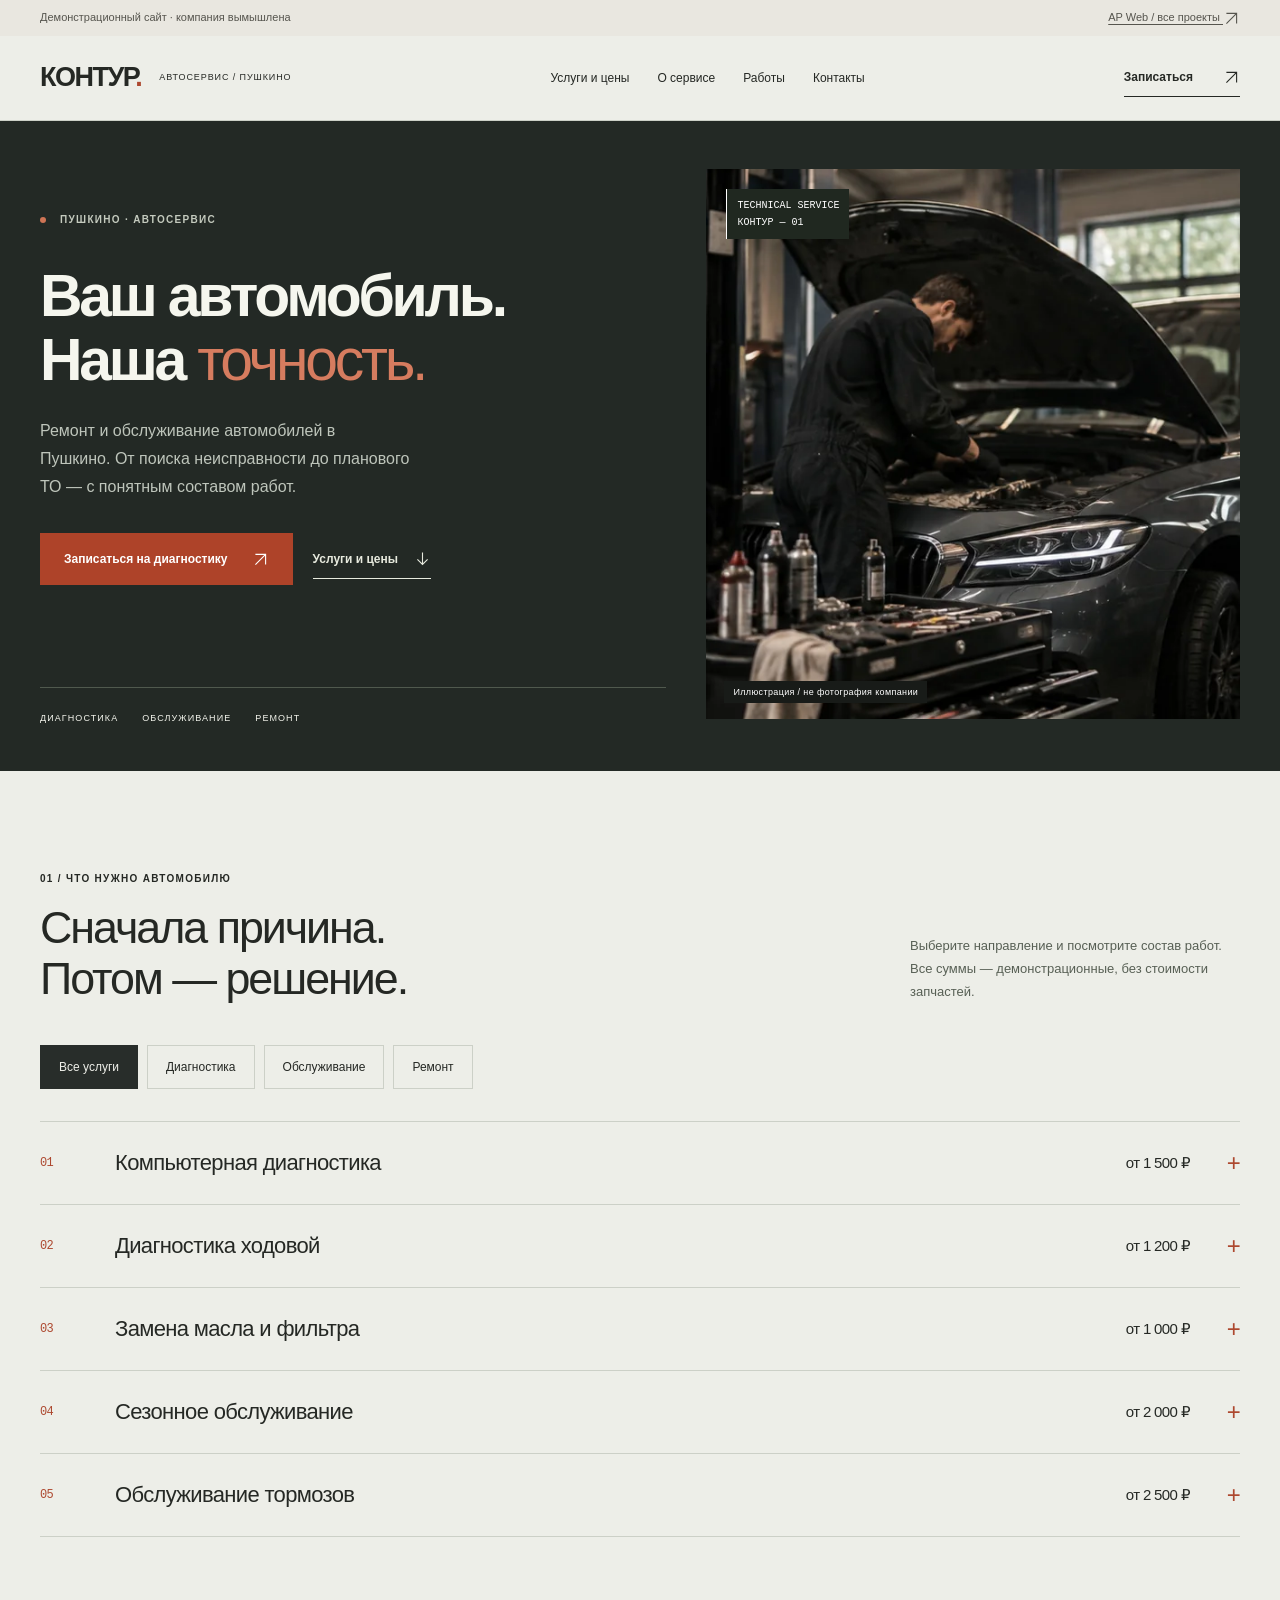
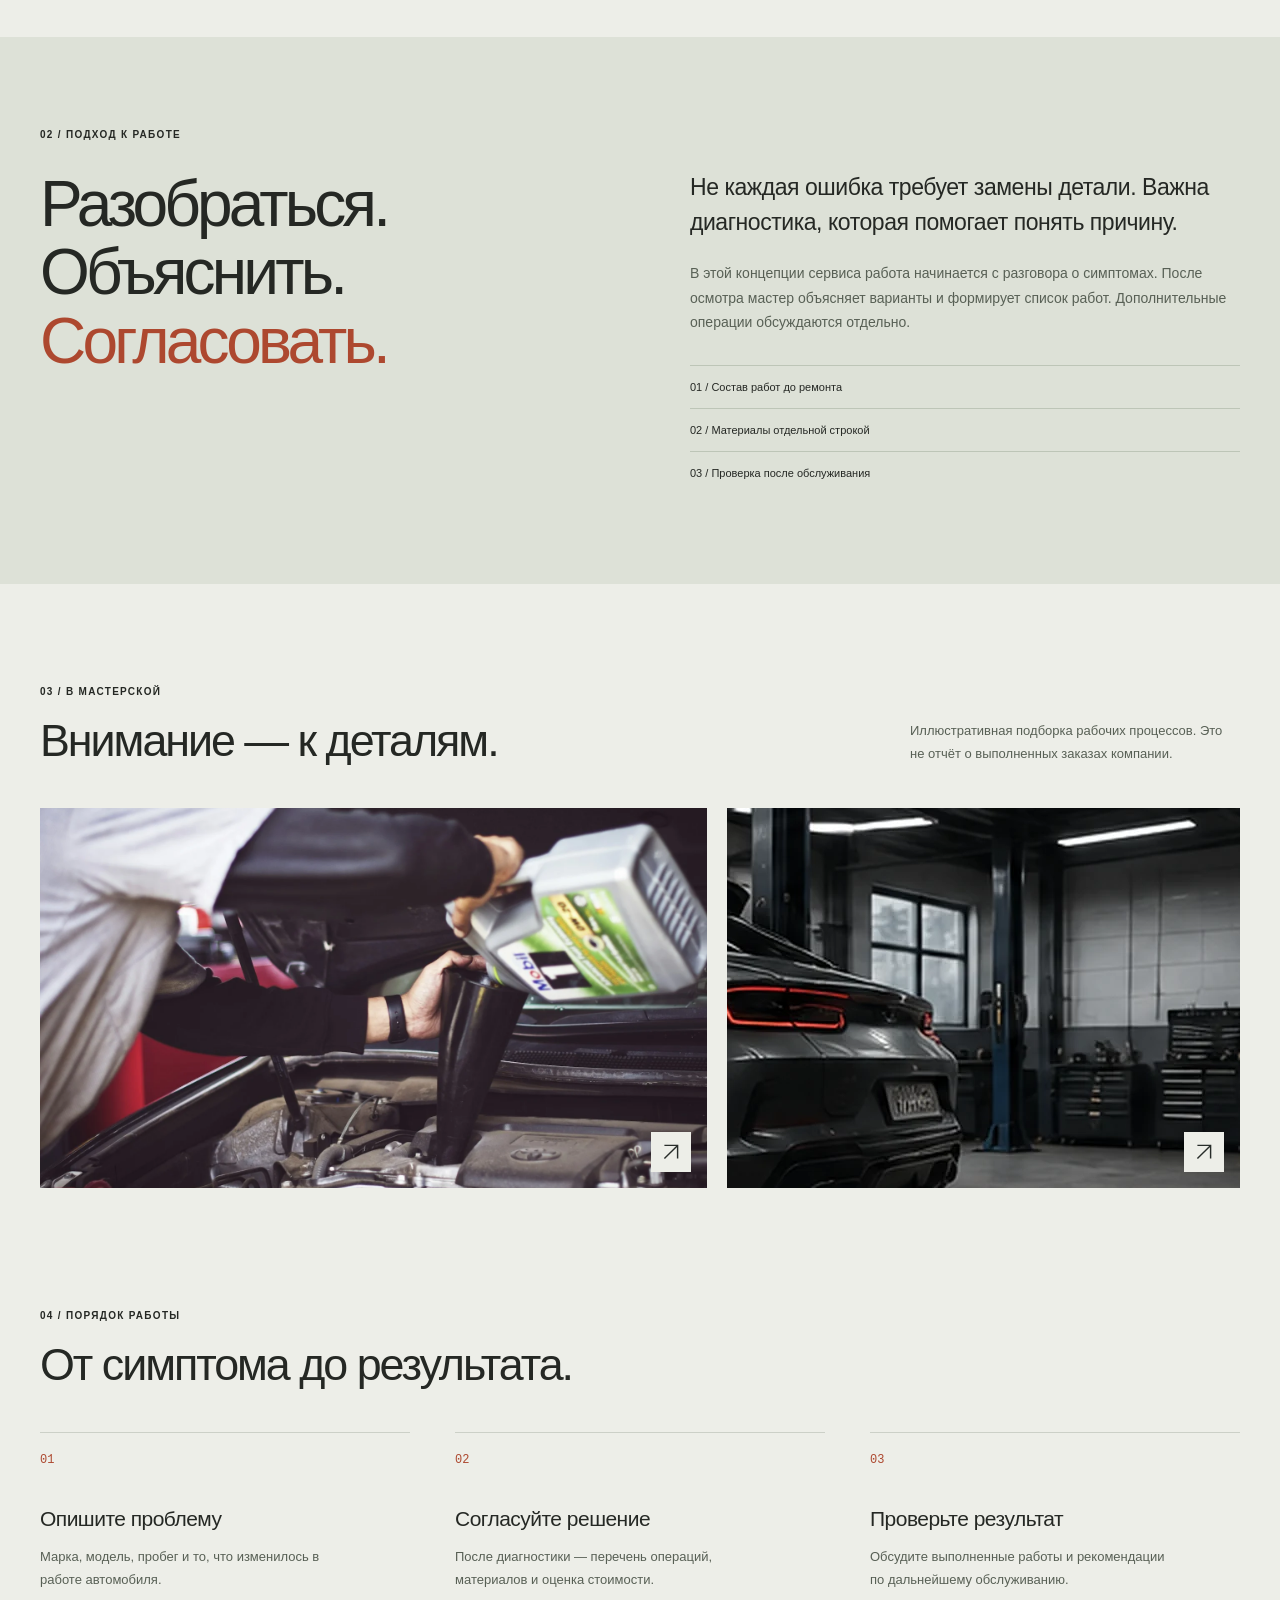
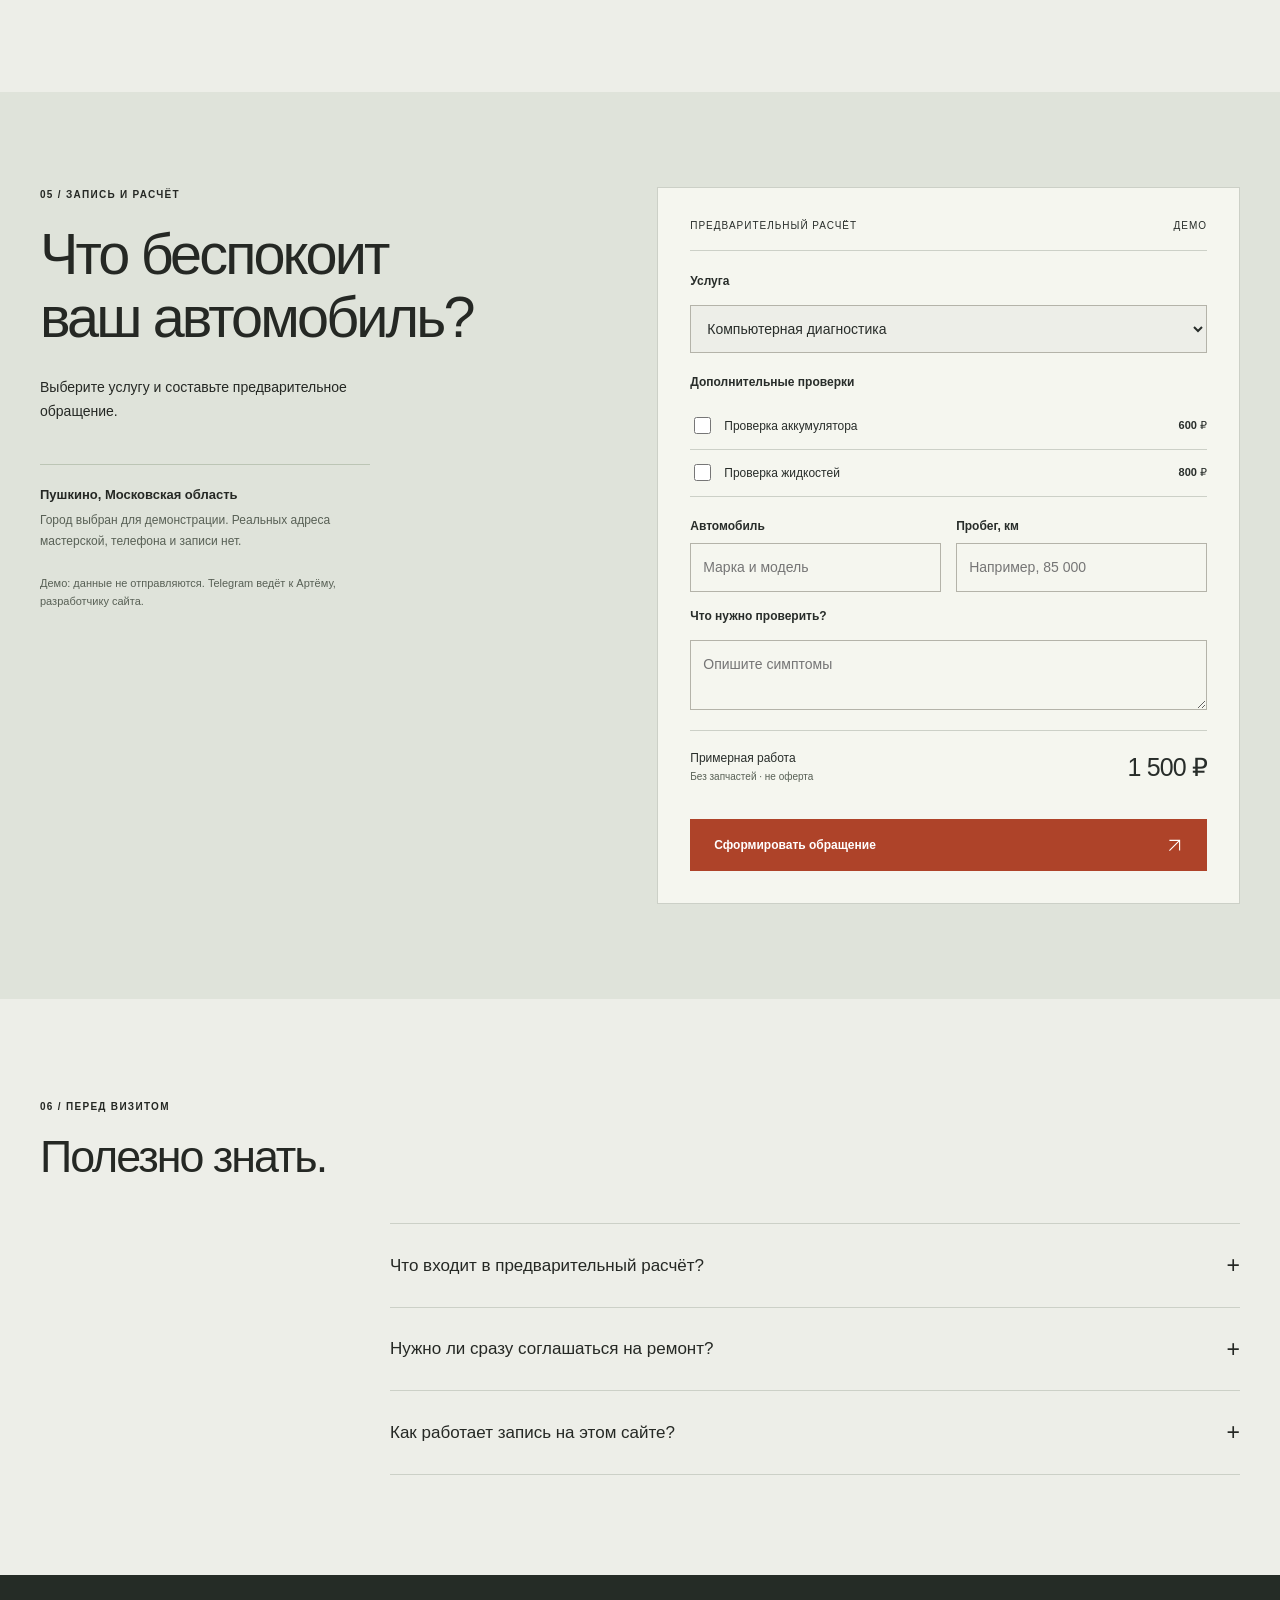
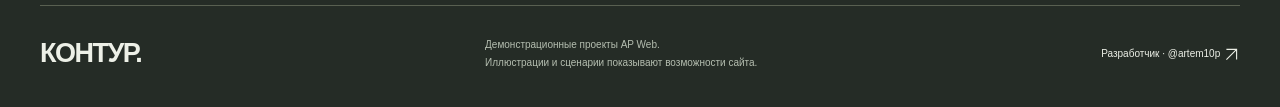
==== commit db3521d7: "Build distinct business demos with accessible calculators, booking and project galleries" ====
--- a/examples/auto/index.html
+++ b/examples/auto/index.html
@@ -1,10 +1,569 @@
-<!doctype html><html lang="ru"><head><meta charset="utf-8"><meta name="viewport" content="width=device-width,initial-scale=1"><meta name="theme-color" content="#edede7"><meta name="description" content="КОНТУР — дизайн-концепт сайта автосервиса: услуги, процесс работы и демонстрационная заявка."><title>КОНТУР — автосервис · Дизайн-концепт</title><link rel="stylesheet" href="../../assets/base.css"><link rel="stylesheet" href="../../assets/auto.css"><script defer src="../../assets/common.js"></script></head><body class="auto">
-<a class="skip" href="#content">К содержанию</a><div class="demo-note">Концепт сайта для портфолио AP Web · не действующая компания · <a href="../../index.html">Все проекты</a></div>
-<header class="site-header"><div class="wrap header-inner"><a class="brand" href="#top" aria-label="КОНТУР, наверх"><span class="brand-name">КОНТУР<i>.</i></span><span class="brand-meta">автосервис<br>концепция</span></a><nav class="nav-links" data-nav aria-label="Навигация"><a href="#services">Услуги</a><a href="#approach">Подход</a><a href="#how">Как работаем</a><a href="#contact">Обращение</a></nav><div class="header-actions"><a class="header-cta" href="#contact">Оставить запрос <span class="arrow">↗</span></a><button class="menu-toggle" data-menu-toggle aria-expanded="false" aria-label="Открыть меню"><span></span><span></span></button></div></div></header>
-<main id="content"><section id="top" class="auto-hero"><div class="auto-copy"><div><span class="eyebrow small-caps">Диагностика · обслуживание · ремонт</span><h1>Машина.<br>В работе.<br><em>Без лишнего.</em></h1><p class="auto-lead">Понятный сервис начинается с простых вещей: разобраться в задаче, объяснить решение и согласовать работы до ремонта.</p><div class="hero-actions"><a class="btn btn-solid" href="#contact">Обсудить ремонт <span class="arrow">↗</span></a><a class="text-link" href="#services">Наши направления <span class="arrow">↘</span></a></div></div><div class="auto-footerline"><span>Автомеханика / техническое обслуживание</span><span class="mono">01 — 04</span></div></div><div class="auto-hero-photo"><img src="../../assets/auto-hero.webp" alt="Рабочее пространство автосервиса" fetchpriority="high"><span class="auto-photo-index mono">КОНТУР / 01</span><span class="auto-photo-label">Внимание к деталям.<br>Без лишних обещаний.</span></div></section>
-<section class="section wrap" id="services"><div class="section-head reveal"><div><span class="small-caps">01 / Направления</span><h2>Работаем с тем,<br>что действительно важно.</h2></div><p>Лаконичная структура помогает посетителю быстро найти свою услугу — без десятков одинаковых карточек и отвлекающих элементов.</p></div><div class="auto-services reveal"><div class="auto-service-row"><span class="mono idx">01</span><h3>Компьютерная диагностика</h3><p>Поиск неисправностей, проверка электроники и оценка состояния автомобиля.</p><span class="plus">↗</span></div><div class="auto-service-row"><span class="mono idx">02</span><h3>Плановое обслуживание</h3><p>Масло, фильтры, расходники и регламентные работы.</p><span class="plus">↗</span></div><div class="auto-service-row"><span class="mono idx">03</span><h3>Подвеска и тормоза</h3><p>Диагностика, замена деталей и контроль безопасности.</p><span class="plus">↗</span></div><div class="auto-service-row"><span class="mono idx">04</span><h3>Сезонная подготовка</h3><p>Шины, аккумулятор, жидкости и базовые проверки перед дорогой.</p><span class="plus">↗</span></div></div></section>
-<section class="section auto-work" id="approach"><div class="wrap"><div class="section-head reveal"><div><span class="small-caps">02 / Среда</span><h2>Дело в деталях.</h2></div><p>Вместо вымышленных отзывов и рейтингов — фотография процесса, понятные услуги и честное объяснение принципов работы.</p></div><div class="auto-work-grid reveal"><div class="photo auto-work-large"><img src="../../assets/auto-detail.webp" loading="lazy" alt="Автомобиль крупным планом"><span class="photo-credit">Иллюстративная фотография</span></div><div class="auto-work-side"><div class="photo"><img src="../../assets/auto-hero.webp" loading="lazy" alt="Автомобиль в технической среде"><span class="photo-credit">Иллюстративная фотография</span></div><div class="auto-caption">Реальные фотографии мастерской, специалистов и работ заказчика здесь могут заменить демонстрационные кадры. Подлинный контент всегда сильнее выдуманных историй.</div></div></div></div></section>
-<section class="section wrap" id="how"><div class="section-head reveal"><div><span class="small-caps">03 / Процесс</span><h2>Три понятных шага.</h2></div><p>Никаких сложных схем. На сайте достаточно объяснить, что произойдёт после первого обращения.</p></div><div class="auto-steps reveal"><div class="auto-step"><b class="mono">01 / ЗАПРОС</b><h3>Расскажите о задаче</h3><p>Модель автомобиля, симптомы и удобное время для связи.</p></div><div class="auto-step"><b class="mono">02 / ОСМОТР</b><h3>Разберёмся в причине</h3><p>Сначала диагностика и оценка, затем согласование работ.</p></div><div class="auto-step"><b class="mono">03 / РАБОТА</b><h3>Согласованный ремонт</h3><p>Прозрачный список работ и понятный результат.</p></div></div></section>
-<section class="auto-contact" id="contact"><div class="wrap auto-contact-grid"><div class="reveal"><span class="small-caps">04 / Связь</span><h2>Обсудим<br>вашу задачу.</h2><p class="intro">Это работающий пример интерфейса сайта. Выберите направление и опишите задачу: кнопка подготовит текст сообщения для разработчика и откроет Telegram.</p><a class="text-link" href="https://t.me/artem10p" target="_blank" rel="noopener noreferrer">Написать разработчику напрямую <span class="arrow">↗</span></a></div><form class="auto-form reveal" id="auto-form"><div class="two-fields"><div class="field"><label for="auto-service">Направление</label><select id="auto-service"><option>Диагностика</option><option>Плановое ТО</option><option>Подвеска и тормоза</option><option>Сезонный сервис</option></select></div><div class="field"><label for="auto-budget">Формат сайта</label><select id="auto-budget"><option>Похожий лендинг</option><option>Сайт с каталогом услуг</option><option>Нужна консультация</option></select></div></div><div class="field"><label for="auto-comment">Комментарий к проекту</label><textarea id="auto-comment" rows="4" maxlength="1000" placeholder="Что хотите показывать на сайте, какие услуги важны?" ></textarea></div><button class="btn btn-solid" type="submit">Подготовить обращение <span class="arrow">↗</span></button><p class="form-hint">Демонстрационный режим. Данные не отправляются и не сохраняются на сайте.</p><p id="auto-status" class="form-status" role="status" aria-live="polite"></p></form></div></section></main>
-<footer class="site-footer"><div class="wrap footer-inner"><a href="#top" class="brand-name">КОНТУР.</a><small>Дизайн-концепт для портфолио AP Web. Не действующий автосервис; сведения и изображения приведены для демонстрации.</small><a href="../../index.html">Другие проекты ↗</a></div></footer>
-<script>document.getElementById('auto-form').addEventListener('submit',e=>{e.preventDefault();const service=document.getElementById('auto-service').value,format=document.getElementById('auto-budget').value,comment=document.getElementById('auto-comment').value.trim()||'Хочу похожий сайт';apweb.copyBrief(`Здравствуйте! Заинтересовал дизайн автосервиса «КОНТУР».\nНаправление: ${service}.\nНужный формат: ${format}.\nЗадача: ${comment}.\nПодскажите стоимость и сроки.`,document.getElementById('auto-status'))})</script></body></html>
+<!doctype html>
+<html lang="ru">
+  <head>
+    <meta charset="utf-8" />
+    <meta name="viewport" content="width=device-width,initial-scale=1" />
+    <meta name="theme-color" content="#f5f3ed" />
+    <title>КОНТУР — автосервис в Пушкино · демонстрация</title>
+    <meta
+      name="description"
+      content="Диагностика, обслуживание и ремонт автомобилей. Интерактивный пример сайта автосервиса с расчётом стоимости."
+    />
+    <meta name="robots" content="noindex,follow" />
+    <meta property="og:type" content="website" />
+    <meta property="og:locale" content="ru_RU" />
+    <meta
+      property="og:title"
+      content="КОНТУР — автосервис в Пушкино · демонстрация"
+    />
+    <meta
+      property="og:description"
+      content="Диагностика, обслуживание и ремонт автомобилей. Интерактивный пример сайта автосервиса с расчётом стоимости."
+    />
+    <meta
+      property="og:url"
+      content="https://apestalina-byte.github.io/ap-web-business-demos/examples/auto/"
+    />
+    <meta
+      property="og:image"
+      content="https://apestalina-byte.github.io/ap-web-business-demos/assets/auto-hero.webp"
+    />
+    <link rel="icon" href="../../assets/favicon.svg" type="image/svg+xml" />
+    <link rel="stylesheet" href="../../assets/base.css" />
+    <link rel="stylesheet" href="../../assets/auto.css" />
+    <script defer src="../../assets/common.js"></script>
+    <script defer src="../../assets/auto.js"></script>
+  </head>
+  <body class="auto">
+    <a class="skip" href="#content">К содержанию</a>
+    <div class="demo-note">
+      Демонстрационный сайт · компания вымышлена
+      <a href="../../index.html"
+        >AP Web / все проекты
+        <svg class="arrow-icon" viewBox="0 0 20 20" aria-hidden="true">
+          <path d="M4 16 16 4M4 4h12v12" /></svg
+      ></a>
+    </div>
+    <header class="site-header">
+      <div class="wrap header-inner">
+        <a class="brand" href="#top"
+          ><span class="brand-name">КОНТУР<span>.</span></span
+          ><span class="brand-meta">АВТОСЕРВИС / ПУШКИНО</span></a
+        >
+        <nav
+          id="navigation"
+          class="nav-links"
+          data-nav
+          aria-label="Основная навигация"
+        >
+          <a href="#services">Услуги и цены</a><a href="#about">О сервисе</a
+          ><a href="#works">Работы</a><a href="#contact">Контакты</a>
+        </nav>
+        <div class="header-actions">
+          <a class="header-cta" href="#contact"
+            >Записаться
+            <span aria-hidden="true"
+              ><svg class="arrow-icon" viewBox="0 0 20 20" aria-hidden="true">
+                <path d="M4 16 16 4M4 4h12v12" /></svg></span></a
+          ><button
+            class="menu-toggle"
+            data-menu-toggle
+            aria-controls="navigation"
+            aria-expanded="false"
+            aria-label="Открыть меню"
+          >
+            <span></span><span></span>
+          </button>
+        </div>
+      </div>
+    </header>
+    <main id="content">
+      <section id="top" class="auto-hero">
+        <div class="wrap auto-hero-grid">
+          <div class="auto-copy">
+            <div class="eyebrow">
+              <span class="signal"></span> ПУШКИНО · АВТОСЕРВИС
+            </div>
+            <h1>Ваш автомобиль.<br />Наша <em>точность.</em></h1>
+            <p class="hero-description">
+              Ремонт и обслуживание автомобилей в Пушкино. От поиска
+              неисправности до планового ТО — с понятным составом работ.
+            </p>
+            <div class="hero-actions">
+              <a class="btn" href="#contact"
+                >Записаться на диагностику
+                <svg class="arrow-icon" viewBox="0 0 20 20" aria-hidden="true">
+                  <path d="M4 16 16 4M4 4h12v12" /></svg></a
+              ><a class="text-link" href="#services"
+                >Услуги и цены
+                <svg class="arrow-icon" viewBox="0 0 20 20" aria-hidden="true">
+                  <path d="M10 3v14M4 11l6 6 6-6" /></svg
+              ></a>
+            </div>
+            <div class="hero-foot">
+              <span>ДИАГНОСТИКА</span><span>ОБСЛУЖИВАНИЕ</span
+              ><span>РЕМОНТ</span>
+            </div>
+          </div>
+          <div class="auto-visual">
+            <img
+              src="../../assets/auto-hero.webp"
+              alt="Механик осматривает двигатель автомобиля"
+              fetchpriority="high"
+              width="591"
+              height="887"
+            /><span class="image-label"
+              >Иллюстрация / не фотография компании</span
+            ><span class="technical-label"
+              >TECHNICAL SERVICE<br />КОНТУР — 01</span
+            >
+          </div>
+        </div>
+      </section>
+      <section class="wrap section" id="services">
+        <div class="section-head">
+          <div>
+            <span class="eyebrow">01 / ЧТО НУЖНО АВТОМОБИЛЮ</span>
+            <h2>Сначала причина.<br />Потом — решение.</h2>
+          </div>
+          <p>
+            Выберите направление и посмотрите состав работ. Все суммы —
+            демонстрационные, без стоимости запчастей.
+          </p>
+        </div>
+        <div
+          class="filter-bar"
+          role="group"
+          data-filter-group="services"
+          aria-label="Категории услуг"
+        >
+          <button
+            type="button"
+            class="active"
+            aria-pressed="true"
+            data-filter="all"
+          >
+            Все услуги</button
+          ><button type="button" aria-pressed="false" data-filter="diagnostic">
+            Диагностика</button
+          ><button type="button" aria-pressed="false" data-filter="maintenance">
+            Обслуживание</button
+          ><button type="button" aria-pressed="false" data-filter="repair">
+            Ремонт
+          </button>
+        </div>
+        <div class="service-list">
+          <details
+            class="service-row"
+            data-filter-item="services"
+            data-category="diagnostic"
+          >
+            <summary>
+              <span class="row-number">01</span
+              ><span>Компьютерная диагностика</span><strong>от 1 500 ₽</strong
+              ><span class="plus" aria-hidden="true">+</span>
+            </summary>
+            <div class="service-body">
+              <p>
+                Чтение кодов ошибок, проверка параметров и рекомендации по
+                дальнейшей проверке. Сброс ошибок сам по себе не устраняет
+                неисправность.
+              </p>
+              <a href="#contact" class="text-link"
+                >Рассчитать обращение
+                <svg class="arrow-icon" viewBox="0 0 20 20" aria-hidden="true">
+                  <path d="M10 3v14M4 11l6 6 6-6" /></svg
+              ></a>
+            </div>
+          </details>
+          <details
+            class="service-row"
+            data-filter-item="services"
+            data-category="diagnostic"
+          >
+            <summary>
+              <span class="row-number">02</span><span>Диагностика ходовой</span
+              ><strong>от 1 200 ₽</strong
+              ><span class="plus" aria-hidden="true">+</span>
+            </summary>
+            <div class="service-body">
+              <p>
+                Осмотр подвески, рулевого управления и тормозных механизмов.
+                Итог — перечень замечаний для согласования.
+              </p>
+              <a href="#contact" class="text-link"
+                >Рассчитать обращение
+                <svg class="arrow-icon" viewBox="0 0 20 20" aria-hidden="true">
+                  <path d="M10 3v14M4 11l6 6 6-6" /></svg
+              ></a>
+            </div>
+          </details>
+          <details
+            class="service-row"
+            data-filter-item="services"
+            data-category="maintenance"
+          >
+            <summary>
+              <span class="row-number">03</span
+              ><span>Замена масла и фильтра</span><strong>от 1 000 ₽</strong
+              ><span class="plus" aria-hidden="true">+</span>
+            </summary>
+            <div class="service-body">
+              <p>
+                Замена моторного масла и масляного фильтра. Материалы
+                подбираются по допускам производителя и рассчитываются отдельно.
+              </p>
+              <a href="#contact" class="text-link"
+                >Рассчитать обращение
+                <svg class="arrow-icon" viewBox="0 0 20 20" aria-hidden="true">
+                  <path d="M10 3v14M4 11l6 6 6-6" /></svg
+              ></a>
+            </div>
+          </details>
+          <details
+            class="service-row"
+            data-filter-item="services"
+            data-category="maintenance"
+          >
+            <summary>
+              <span class="row-number">04</span
+              ><span>Сезонное обслуживание</span><strong>от 2 000 ₽</strong
+              ><span class="plus" aria-hidden="true">+</span>
+            </summary>
+            <div class="service-body">
+              <p>
+                Проверка аккумулятора, уровней жидкостей и состояния шин перед
+                сменой сезона.
+              </p>
+              <a href="#contact" class="text-link"
+                >Рассчитать обращение
+                <svg class="arrow-icon" viewBox="0 0 20 20" aria-hidden="true">
+                  <path d="M10 3v14M4 11l6 6 6-6" /></svg
+              ></a>
+            </div>
+          </details>
+          <details
+            class="service-row"
+            data-filter-item="services"
+            data-category="repair"
+          >
+            <summary>
+              <span class="row-number">05</span
+              ><span>Обслуживание тормозов</span><strong>от 2 500 ₽</strong
+              ><span class="plus" aria-hidden="true">+</span>
+            </summary>
+            <div class="service-body">
+              <p>
+                Осмотр тормозных механизмов и замена колодок на одной оси.
+                Детали и дополнительные работы в пример не включены.
+              </p>
+              <a href="#contact" class="text-link"
+                >Рассчитать обращение
+                <svg class="arrow-icon" viewBox="0 0 20 20" aria-hidden="true">
+                  <path d="M10 3v14M4 11l6 6 6-6" /></svg
+              ></a>
+            </div>
+          </details>
+        </div>
+      </section>
+      <section class="auto-about" id="about">
+        <div class="wrap about-grid">
+          <div>
+            <span class="eyebrow">02 / ПОДХОД К РАБОТЕ</span>
+            <h2>Разобраться.<br />Объяснить.<br /><span>Согласовать.</span></h2>
+          </div>
+          <div class="about-copy">
+            <p class="large-copy">
+              Не каждая ошибка требует замены детали. Важна диагностика, которая
+              помогает понять причину.
+            </p>
+            <p>
+              В этой концепции сервиса работа начинается с разговора о
+              симптомах. После осмотра мастер объясняет варианты и формирует
+              список работ. Дополнительные операции обсуждаются отдельно.
+            </p>
+            <div class="about-points">
+              <span>01 / Состав работ до ремонта</span
+              ><span>02 / Материалы отдельной строкой</span
+              ><span>03 / Проверка после обслуживания</span>
+            </div>
+          </div>
+        </div>
+      </section>
+      <section class="wrap section" id="works">
+        <div class="section-head">
+          <div>
+            <span class="eyebrow">03 / В МАСТЕРСКОЙ</span>
+            <h2>Внимание — к деталям.</h2>
+          </div>
+          <p>
+            Иллюстративная подборка рабочих процессов. Это не отчёт о
+            выполненных заказах компании.
+          </p>
+        </div>
+        <div class="auto-gallery">
+          <button
+            type="button"
+            class="gallery-photo"
+            data-gallery
+            data-caption="Проверка и обслуживание двигателя · стоковая фотография"
+            aria-label="Увеличить: Механик доливает масло в двигатель"
+          >
+            <img
+              src="../../assets/auto-process.webp"
+              alt="Механик доливает масло в двигатель"
+              loading="lazy"
+              width="1600"
+              height="1067"
+            /><span class="zoom-mark" aria-hidden="true"
+              ><svg class="arrow-icon" viewBox="0 0 20 20" aria-hidden="true">
+                <path d="M4 16 16 4M4 4h12v12" /></svg
+            ></span></button
+          ><button
+            type="button"
+            class="gallery-photo"
+            data-gallery
+            data-caption="Техническая зона · иллюстрация"
+            aria-label="Увеличить: Автомобиль в мастерской"
+          >
+            <img
+              src="../../assets/auto-detail.webp"
+              alt="Автомобиль в мастерской"
+              loading="lazy"
+              width="866"
+              height="380"
+            /><span class="zoom-mark" aria-hidden="true"
+              ><svg class="arrow-icon" viewBox="0 0 20 20" aria-hidden="true">
+                <path d="M4 16 16 4M4 4h12v12" /></svg
+            ></span>
+          </button>
+        </div>
+      </section>
+      <section class="wrap section process" id="process">
+        <div class="section-head">
+          <div>
+            <span class="eyebrow">04 / ПОРЯДОК РАБОТЫ</span>
+            <h2>От симптома до результата.</h2>
+          </div>
+        </div>
+        <ol class="steps">
+          <li>
+            <h3>Опишите проблему</h3>
+            <p>
+              Марка, модель, пробег и то, что изменилось в работе автомобиля.
+            </p>
+          </li>
+          <li>
+            <h3>Согласуйте решение</h3>
+            <p>
+              После диагностики — перечень операций, материалов и оценка
+              стоимости.
+            </p>
+          </li>
+          <li>
+            <h3>Проверьте результат</h3>
+            <p>
+              Обсудите выполненные работы и рекомендации по дальнейшему
+              обслуживанию.
+            </p>
+          </li>
+        </ol>
+      </section>
+      <section class="contact-section" id="contact">
+        <div class="wrap contact-grid">
+          <div>
+            <span class="eyebrow">05 / ЗАПИСЬ И РАСЧЁТ</span>
+            <h2>Что беспокоит<br />ваш автомобиль?</h2>
+            <p>Выберите услугу и составьте предварительное обращение.</p>
+            <div class="location-note">
+              <strong>Пушкино, Московская область</strong>
+              <p>
+                Город выбран для демонстрации. Реальных адреса мастерской,
+                телефона и записи нет.
+              </p>
+            </div>
+            <p class="demo-caption">
+              Демо: данные не отправляются. Telegram ведёт к Артёму,
+              разработчику сайта.
+            </p>
+          </div>
+          <form id="auto-form" class="form-panel">
+            <div class="form-heading">
+              <span>ПРЕДВАРИТЕЛЬНЫЙ РАСЧЁТ</span><span>ДЕМО</span>
+            </div>
+            <label for="auto-service">Услуга</label
+            ><select id="auto-service">
+              <option value="1500">Компьютерная диагностика</option>
+              <option value="1200">Диагностика ходовой</option>
+              <option value="1000">Замена масла и фильтра</option>
+              <option value="2000">Сезонное обслуживание</option>
+              <option value="2500">Обслуживание тормозов</option>
+            </select>
+            <fieldset>
+              <legend>Дополнительные проверки</legend>
+              <label class="check"
+                ><input
+                  type="checkbox"
+                  value="600"
+                  data-extra="Проверка аккумулятора"
+                />
+                Проверка аккумулятора <span>600 ₽</span></label
+              ><label class="check"
+                ><input
+                  type="checkbox"
+                  value="800"
+                  data-extra="Проверка жидкостей"
+                />
+                Проверка жидкостей <span>800 ₽</span></label
+              >
+            </fieldset>
+            <div class="field-pair">
+              <div>
+                <label for="car">Автомобиль</label
+                ><input id="car" maxlength="80" placeholder="Марка и модель" />
+              </div>
+              <div>
+                <label for="mileage">Пробег, км</label
+                ><input
+                  id="mileage"
+                  type="number"
+                  min="0"
+                  max="2000000"
+                  step="1"
+                  placeholder="Например, 85 000"
+                />
+              </div>
+            </div>
+            <label for="symptom">Что нужно проверить?</label
+            ><textarea
+              id="symptom"
+              rows="2"
+              maxlength="700"
+              placeholder="Опишите симптомы"
+            ></textarea>
+            <div class="estimate">
+              <span
+                >Примерная работа<br /><small
+                  >Без запчастей · не оферта</small
+                ></span
+              ><output id="auto-total" aria-live="polite">1 500 ₽</output>
+            </div>
+            <button class="btn" type="submit">
+              Сформировать обращение
+              <svg class="arrow-icon" viewBox="0 0 20 20" aria-hidden="true">
+                <path d="M4 16 16 4M4 4h12v12" />
+              </svg>
+            </button>
+            <div class="brief-result" hidden>
+              <label for="brief">Текст обращения</label
+              ><textarea id="brief" rows="6" readonly></textarea>
+              <div class="brief-actions">
+                <button class="btn secondary" type="button" data-copy>
+                  Скопировать текст</button
+                ><a
+                  class="btn"
+                  href="https://t.me/artem10p"
+                  target="_blank"
+                  rel="noopener noreferrer"
+                  >Telegram разработчика
+                  <svg
+                    class="arrow-icon"
+                    viewBox="0 0 20 20"
+                    aria-hidden="true"
+                  >
+                    <path d="M4 16 16 4M4 4h12v12" /></svg
+                ></a>
+              </div>
+            </div>
+            <p class="form-status" role="status" aria-live="polite"></p>
+          </form>
+        </div>
+      </section>
+      <section class="wrap section" id="questions">
+        <div class="section-head">
+          <div>
+            <span class="eyebrow">06 / ПЕРЕД ВИЗИТОМ</span>
+            <h2>Полезно знать.</h2>
+          </div>
+        </div>
+        <div class="faq">
+          <details>
+            <summary>Что входит в предварительный расчёт?</summary>
+            <div>
+              <p>
+                Только выбранные работы по условному прайсу. Реальная стоимость
+                зависит от модели, диагностики, материалов и состояния
+                автомобиля.
+              </p>
+            </div>
+          </details>
+          <details>
+            <summary>Нужно ли сразу соглашаться на ремонт?</summary>
+            <div>
+              <p>
+                В типовом сценарии сначала согласовывают диагностику. Решение о
+                ремонте принимают после объяснения причины и стоимости.
+              </p>
+            </div>
+          </details>
+          <details>
+            <summary>Как работает запись на этом сайте?</summary>
+            <div>
+              <p>
+                Сайт создаёт текст запроса локально. Реальная запись не
+                выполняется. Вы можете скопировать текст и обратиться к
+                разработчику за похожим сайтом.
+              </p>
+            </div>
+          </details>
+        </div>
+      </section>
+    </main>
+    <a class="mobile-action" href="#contact"
+      >Запись и расчёт
+      <svg class="arrow-icon" viewBox="0 0 20 20" aria-hidden="true">
+        <path d="M4 16 16 4M4 4h12v12" /></svg
+    ></a>
+    <footer class="site-footer">
+      <div class="wrap footer-inner">
+        <a class="brand-name" href="#top">КОНТУР.</a>
+        <p>
+          Демонстрационные проекты AP Web.<br />Иллюстрации и сценарии
+          показывают возможности сайта.
+        </p>
+        <a
+          href="https://t.me/artem10p"
+          target="_blank"
+          rel="noopener noreferrer"
+          >Разработчик · @artem10p
+          <svg class="arrow-icon" viewBox="0 0 20 20" aria-hidden="true">
+            <path d="M4 16 16 4M4 4h12v12" /></svg
+        ></a>
+      </div>
+    </footer>
+    <dialog id="lightbox" aria-label="Просмотр фотографии">
+      <div class="lightbox-bar">
+        <span id="photo-count"></span
+        ><button type="button" data-close aria-label="Закрыть фотографию">
+          Закрыть ×
+        </button>
+      </div>
+      <img id="lightbox-image" alt="" />
+      <div class="lightbox-bottom">
+        <button type="button" data-prev aria-label="Предыдущая фотография">
+          <svg class="arrow-icon" viewBox="0 0 20 20" aria-hidden="true">
+            <path d="M17 10H3M9 4l-6 6 6 6" />
+          </svg>
+          Назад
+        </button>
+        <p id="photo-caption"></p>
+        <button type="button" data-next aria-label="Следующая фотография">
+          Далее
+          <svg class="arrow-icon" viewBox="0 0 20 20" aria-hidden="true">
+            <path d="M3 10h14M11 4l6 6-6 6" />
+          </svg>
+        </button>
+      </div>
+    </dialog>
+  </body>
+</html>
--- a/assets/base.css
+++ b/assets/base.css
@@ -1,12 +1,910 @@
-/* AP Web / Business Demos. Pure CSS, no tracking, no build dependencies. */
-:root{font-family:Arial,Helvetica,sans-serif;font-synthesis:none;text-rendering:optimizeLegibility;-webkit-font-smoothing:antialiased}
-*,*::before,*::after{box-sizing:border-box}html{scroll-behavior:smooth;scroll-padding-top:90px}body{margin:0;overflow-x:hidden}a{color:inherit;text-decoration:none}button,input,select,textarea{font:inherit}button{cursor:pointer}img{max-width:100%;display:block}h1,h2,h3,p{margin-top:0}a:focus-visible,button:focus-visible,input:focus-visible,select:focus-visible,textarea:focus-visible,summary:focus-visible{outline:2px solid currentColor;outline-offset:4px}button,input,select,textarea{min-width:0}
-.skip{position:absolute;z-index:200;top:-110px;left:12px;padding:12px 18px;background:#fff;color:#111}.skip:focus{top:12px}.wrap{width:min(100% - 64px,1320px);margin:0 auto}.serif{font-family:Georgia,'Times New Roman',serif;font-weight:400}.mono{font-family:'Courier New',monospace}.eyebrow,.small-caps{text-transform:uppercase;letter-spacing:.13em;font-size:11px;line-height:1.5;font-weight:700}.label{font-size:12px;letter-spacing:.045em}.arrow{display:inline-block;transform:translate(0,0);transition:transform .22s}.btn:hover .arrow,.text-link:hover .arrow{transform:translate(3px,-3px)}
-.site-header{position:sticky;top:0;z-index:80}.header-inner{min-height:78px;display:flex;align-items:center;justify-content:space-between;gap:24px}.nav-links{display:flex;align-items:center;gap:34px}.nav-links a{font-size:13px;font-weight:600}.nav-links a:hover{text-decoration:underline;text-underline-offset:5px}.brand{display:inline-flex;gap:10px;align-items:baseline;white-space:nowrap}.brand-name{font-size:25px;letter-spacing:-.065em;font-weight:800;line-height:1}.brand-meta{font-size:9px;line-height:1.35;letter-spacing:.11em;font-weight:700;text-transform:uppercase}.header-actions{display:flex;gap:18px;align-items:center}.header-cta{font-size:13px;font-weight:750;display:inline-flex;align-items:center;gap:12px;white-space:nowrap}.menu-toggle{display:none;background:transparent;border:0;width:42px;height:42px;padding:12px;position:relative;align-items:center;justify-content:center;flex-direction:column;gap:6px}.menu-toggle span{width:20px;height:1px;background:currentColor;display:block;transition:transform .2s}.menu-toggle[aria-expanded=true] span:first-child{transform:translateY(3.5px) rotate(45deg)}.menu-toggle[aria-expanded=true] span:last-child{transform:translateY(-3.5px) rotate(-45deg)}
-.demo-note{font-size:11px;line-height:1.55;padding:9px 32px;text-align:center;border-bottom:1px solid currentColor;background:#eee9dd;color:#504c43}.demo-note a{text-decoration:underline;text-underline-offset:3px}.btn{display:inline-flex;justify-content:center;align-items:center;gap:22px;min-height:51px;padding:13px 21px;border:1px solid transparent;font-size:13px;font-weight:750;transition:color .2s,background .2s,border-color .2s,transform .2s}.btn:hover{transform:translateY(-2px)}.btn:active{transform:translateY(0)}.text-link{display:inline-flex;align-items:center;gap:13px;font-weight:750;font-size:13px;border-bottom:1px solid currentColor;padding-bottom:6px}
-.section{padding:106px 0}.section-head{display:flex;align-items:start;justify-content:space-between;gap:40px;margin-bottom:45px}.section-head>*{min-width:0}.section-head h2{font-size:clamp(34px,4vw,62px);letter-spacing:-.058em;line-height:1.06;max-width:600px;margin:12px 0 0;font-weight:650}.section-head p{max-width:380px;font-size:15px;line-height:1.8;margin:30px 0 0}.field{display:grid;gap:8px}.field label{font-size:12px;font-weight:700}.field input,.field textarea,.field select{width:100%;border-radius:0;min-height:51px;padding:13px 14px;border:1px solid #bbbcb7;color:#1a1a19;background:#fff}.field textarea{resize:vertical;min-height:100px}.field input:focus,.field textarea:focus,.field select:focus{outline:1px solid #333}.form-hint{line-height:1.6;font-size:12px}.form-status{min-height:32px;margin:0;font-size:12px;line-height:1.6}.faq details{border-top:1px solid currentColor}.faq details:last-child{border-bottom:1px solid currentColor}.faq summary{font-size:17px;font-weight:650;list-style:none;cursor:pointer;display:flex;align-items:center;justify-content:space-between;padding:24px 0;gap:20px}.faq summary::-webkit-details-marker{display:none}.faq summary::after{content:'+';font-size:23px;font-weight:400}.faq details[open] summary::after{content:'−'}.faq details p{font-size:14px;line-height:1.8;max-width:720px;margin:0 0 26px;opacity:.78}
-.reveal{opacity:0;transform:translateY(24px);transition:opacity .65s ease,transform .65s ease}.reveal.in-view{opacity:1;transform:none}.site-footer{padding:34px 0 47px}.footer-inner{display:flex;align-items:center;justify-content:space-between;gap:20px;border-top:1px solid;padding-top:25px}.site-footer a{font-size:12px}.site-footer small{font-size:11px;line-height:1.5;max-width:430px}.photo{display:block;position:relative;overflow:hidden;background:#aaa}.photo>img{width:100%;height:100%;object-fit:cover;transition:transform .6s ease}.photo:hover>img{transform:scale(1.025)}.photo-credit{position:absolute;bottom:12px;right:14px;font-size:10px;color:#fff;text-shadow:0 1px 8px #000b;letter-spacing:.04em}
-@media(max-width:1000px){.wrap{width:min(100% - 44px,1320px)}.nav-links{gap:18px}.section{padding:82px 0}}
-@media(max-width:760px){html{scroll-padding-top:72px}.wrap{width:calc(100% - 36px)}.header-inner{min-height:65px}.site-header{position:sticky}.nav-links{display:none;position:absolute;top:100%;left:0;right:0;padding:22px 18px 27px;background:var(--navmobile,#f0eee8);border-bottom:1px solid #0002;flex-direction:column;align-items:flex-start;gap:22px}.nav-links.open{display:flex}.menu-toggle{display:flex}.header-cta{font-size:12px}.brand-name{font-size:22px}.brand-meta{display:none}.section{padding:65px 0}.section-head{display:block;margin-bottom:30px}.section-head p{margin-top:14px}.footer-inner{flex-wrap:wrap}.demo-note{padding:8px 18px}.faq summary{font-size:15px}}
-@media(max-width:420px){.wrap{width:calc(100% - 32px)}.header-cta{display:none}.section-head h2{font-size:35px}}
-@media(prefers-reduced-motion:reduce){html{scroll-behavior:auto}.reveal{opacity:1;transform:none;transition:none}*,*::before,*::after{transition-duration:.01ms!important;animation-duration:.01ms!important}}
+:root {
+  font-family: Arial, Helvetica, sans-serif;
+  color: #252824;
+  background: #f5f3ed;
+  font-synthesis: none;
+  text-rendering: optimizeLegibility;
+  -webkit-font-smoothing: antialiased;
+  --paper: #f5f3ed;
+  --ink: #252824;
+  --muted: #64645e;
+  --line: #d6d5cc;
+  --accent: #856048;
+  --button: #252824;
+  --onbutton: #fff;
+  --navmobile: #f5f3ed;
+}
+*,
+*:before,
+*:after {
+  box-sizing: border-box;
+}
+html {
+  scroll-behavior: smooth;
+  scroll-padding-top: 96px;
+}
+body {
+  margin: 0;
+}
+a {
+  color: inherit;
+  text-decoration: none;
+}
+button,
+input,
+select,
+textarea {
+  font: inherit;
+}
+button,
+a,
+input,
+select,
+textarea,
+summary {
+  -webkit-tap-highlight-color: transparent;
+}
+button {
+  cursor: pointer;
+}
+img {
+  display: block;
+  max-width: 100%;
+  height: auto;
+}
+h1,
+h2,
+h3,
+p {
+  margin: 0;
+}
+h1,
+h2,
+h3 {
+  font-weight: 500;
+}
+p {
+  line-height: 1.75;
+}
+button {
+  color: inherit;
+}
+button,
+input,
+select,
+textarea {
+  min-width: 0;
+}
+a:focus-visible,
+button:focus-visible,
+summary:focus-visible,
+input:focus-visible,
+select:focus-visible,
+textarea:focus-visible {
+  outline: 3px solid var(--accent);
+  outline-offset: 5px;
+}
+.wrap {
+  width: min(1280px, calc(100% - 80px));
+  margin-inline: auto;
+}
+.section {
+  padding: 100px 0;
+}
+.eyebrow {
+  display: block;
+  font-size: 10px;
+  font-weight: 700;
+  line-height: 1.65;
+  letter-spacing: 0.13em;
+  text-transform: uppercase;
+}
+em {
+  font-family: Georgia, "Times New Roman", serif;
+  font-weight: 400;
+}
+.skip {
+  position: fixed;
+  left: 16px;
+  top: -100px;
+  z-index: 300;
+  background: white;
+  color: black;
+  padding: 15px;
+}
+.skip:focus {
+  top: 10px;
+}
+.demo-note {
+  padding: 9px 40px;
+  font-size: 11px;
+  line-height: 1.5;
+  background: #e9e7e0;
+  color: #56554e;
+  display: flex;
+  justify-content: space-between;
+  gap: 15px;
+}
+.demo-note a {
+  text-decoration: underline;
+  text-underline-offset: 3px;
+}
+.site-header {
+  position: sticky;
+  top: 0;
+  z-index: 40;
+  background: var(--paper);
+  border-bottom: 1px solid var(--line);
+}
+.header-inner {
+  height: 84px;
+  display: flex;
+  align-items: center;
+  justify-content: space-between;
+  gap: 24px;
+}
+.brand {
+  display: flex;
+  align-items: center;
+  gap: 18px;
+}
+.brand-name {
+  font-weight: 750;
+  font-size: 27px;
+  letter-spacing: -0.055em;
+  white-space: nowrap;
+}
+.brand-meta {
+  font-size: 9px;
+  letter-spacing: 0.1em;
+  max-width: 140px;
+  line-height: 1.6;
+}
+.nav-links {
+  display: flex;
+  gap: 28px;
+  align-items: center;
+}
+.nav-links a {
+  font-size: 12px;
+  padding: 12px 0;
+}
+.nav-links a:hover {
+  text-decoration: underline;
+  text-underline-offset: 6px;
+}
+.header-actions {
+  display: flex;
+  gap: 14px;
+  align-items: center;
+}
+.header-cta {
+  display: inline-flex;
+  gap: 30px;
+  align-items: center;
+  border-bottom: 1px solid;
+  padding: 10px 0;
+  font-size: 12px;
+  font-weight: bold;
+}
+.menu-toggle {
+  display: none;
+  border: 1px solid var(--line);
+  background: none;
+  width: 44px;
+  height: 44px;
+  align-items: center;
+  justify-content: center;
+  gap: 6px;
+  flex-direction: column;
+}
+.menu-toggle span {
+  width: 20px;
+  height: 1px;
+  background: currentColor;
+  transition: transform 0.2s;
+}
+.menu-toggle[aria-expanded="true"] span:first-child {
+  transform: translateY(3.5px) rotate(45deg);
+}
+.menu-toggle[aria-expanded="true"] span:last-child {
+  transform: translateY(-3.5px) rotate(-45deg);
+}
+.btn {
+  display: inline-flex;
+  align-items: center;
+  justify-content: space-between;
+  gap: 24px;
+  min-height: 52px;
+  padding: 16px 23px;
+  background: var(--button);
+  color: var(--onbutton);
+  font-size: 12px;
+  line-height: 1.45;
+  font-weight: 700;
+  border: 1px solid var(--button);
+  transition:
+    background 0.2s,
+    transform 0.2s;
+}
+.btn:hover {
+  background: var(--accent);
+  border-color: var(--accent);
+  transform: translateY(-2px);
+}
+.btn:active {
+  transform: none;
+}
+.btn.secondary {
+  background: transparent;
+  color: var(--ink);
+  border-color: var(--line);
+}
+.text-link {
+  display: inline-flex;
+  align-items: center;
+  gap: 16px;
+  border: 0;
+  border-bottom: 1px solid currentColor;
+  padding: 10px 0;
+  background: transparent;
+  font-size: 12px;
+  font-weight: 700;
+  line-height: 1.5;
+}
+.text-link:hover {
+  color: var(--accent);
+}
+.hero-actions {
+  display: flex;
+  align-items: center;
+  gap: 30px;
+  flex-wrap: wrap;
+}
+.hero-description {
+  max-width: 435px;
+  font-size: 16px;
+  color: var(--muted);
+}
+.section-head {
+  display: flex;
+  justify-content: space-between;
+  gap: 50px;
+  align-items: end;
+  margin-bottom: 42px;
+}
+.section-head h2 {
+  font-size: clamp(32px, 3.5vw, 50px);
+  letter-spacing: -0.045em;
+  line-height: 1.13;
+  margin-top: 15px;
+  max-width: 750px;
+}
+.section-head > p {
+  max-width: 330px;
+  color: var(--muted);
+  font-size: 13px;
+}
+.filter-bar {
+  display: flex;
+  gap: 9px;
+  flex-wrap: wrap;
+  margin: 0 0 32px;
+}
+.filter-bar button {
+  padding: 13px 18px;
+  min-height: 44px;
+  border: 1px solid var(--line);
+  background: transparent;
+  font-size: 12px;
+  transition:
+    background 0.2s,
+    color 0.2s;
+}
+.filter-bar button.active {
+  background: var(--ink);
+  color: var(--paper);
+  border-color: var(--ink);
+}
+.filter-bar button:hover {
+  border-color: var(--ink);
+}
+[hidden] {
+  display: none !important;
+}
+.row-number {
+  font-family: "Courier New", monospace;
+  color: var(--accent);
+  font-size: 12px;
+}
+.gallery-photo {
+  padding: 0;
+  border: 0;
+  display: block;
+  position: relative;
+  overflow: hidden;
+  background: #d1c8b8;
+  width: 100%;
+  text-align: left;
+}
+.gallery-photo img {
+  width: 100%;
+  height: 100%;
+  object-fit: cover;
+  transition: transform 0.5s;
+}
+.gallery-photo:hover img {
+  transform: scale(1.025);
+}
+.zoom-mark {
+  position: absolute;
+  right: 16px;
+  bottom: 16px;
+  width: 40px;
+  height: 40px;
+  background: var(--paper);
+  color: var(--ink);
+  display: grid;
+  place-items: center;
+  font-size: 20px;
+}
+.image-label {
+  position: absolute;
+  bottom: 16px;
+  left: 18px;
+  padding: 6px 9px;
+  background: #181b18c9;
+  color: #fff;
+  font-size: 9px;
+  letter-spacing: 0.04em;
+}
+.large-copy {
+  font-size: 23px;
+  line-height: 1.5;
+  letter-spacing: -0.02em;
+}
+.steps {
+  list-style: none;
+  counter-reset: step;
+  display: grid;
+  grid-template-columns: repeat(3, 1fr);
+  gap: 45px;
+  padding: 0;
+  margin: 0;
+}
+.steps li {
+  counter-increment: step;
+  border-top: 1px solid var(--line);
+  padding-top: 20px;
+}
+.steps li:before {
+  content: "0" counter(step);
+  display: block;
+  color: var(--accent);
+  font-size: 12px;
+  font-family: monospace;
+  margin-bottom: 40px;
+}
+.steps h3 {
+  font-size: 21px;
+  letter-spacing: -0.025em;
+  margin-bottom: 15px;
+}
+.steps p {
+  font-size: 13px;
+  color: var(--muted);
+  max-width: 310px;
+}
+.contact-grid {
+  display: grid;
+  grid-template-columns: 0.95fr 1.05fr;
+  gap: 90px;
+  align-items: start;
+}
+.contact-grid h2 {
+  font-size: clamp(37px, 4.5vw, 64px);
+  letter-spacing: -0.05em;
+  line-height: 1.1;
+  margin: 20px 0 25px;
+}
+.contact-grid > div > p {
+  max-width: 360px;
+  font-size: 14px;
+  margin-bottom: 25px;
+}
+.form-panel {
+  padding: 32px;
+  background: var(--paper);
+  color: var(--ink);
+  border: 1px solid var(--line);
+  display: grid;
+  gap: 15px;
+}
+.form-heading {
+  font-size: 10px;
+  letter-spacing: 0.1em;
+  display: flex;
+  justify-content: space-between;
+  border-bottom: 1px solid var(--line);
+  padding-bottom: 19px;
+  margin-bottom: 6px;
+}
+label,
+legend {
+  font-size: 12px;
+  font-weight: 600;
+  line-height: 1.5;
+}
+label {
+  display: block;
+}
+input:not([type="checkbox"]),
+select,
+textarea {
+  width: 100%;
+  background: transparent;
+  color: var(--ink);
+  border: 1px solid #b4b3a9;
+  border-radius: 0;
+  padding: 13px 12px;
+  min-height: 48px;
+  font-size: 14px;
+  line-height: 1.5;
+}
+select {
+  background-color: var(--paper);
+}
+textarea {
+  resize: vertical;
+}
+fieldset {
+  border: 0;
+  padding: 0;
+  margin: 5px 0;
+  min-width: 0;
+}
+legend {
+  padding: 0;
+  margin-bottom: 12px;
+}
+.check {
+  display: flex;
+  gap: 10px;
+  align-items: center;
+  min-height: 47px;
+  border-bottom: 1px solid var(--line);
+  font-weight: 400;
+  cursor: pointer;
+}
+.check input {
+  accent-color: var(--button);
+  width: 17px;
+  height: 17px;
+  flex-shrink: 0;
+}
+.check span {
+  margin-left: auto;
+  white-space: nowrap;
+  font-size: 11px;
+  font-weight: 600;
+}
+.field-pair {
+  display: grid;
+  grid-template-columns: 1fr 1fr;
+  gap: 15px;
+}
+.field-pair label {
+  margin-bottom: 8px;
+}
+.estimate {
+  display: flex;
+  justify-content: space-between;
+  gap: 15px;
+  align-items: center;
+  padding: 20px 0;
+  border-top: 1px solid var(--line);
+  margin-top: 5px;
+}
+.estimate > span {
+  font-size: 12px;
+}
+.estimate small {
+  font-size: 10px;
+  color: var(--muted);
+  display: inline-block;
+  margin-top: 6px;
+}
+.estimate output {
+  font-size: 25px;
+  letter-spacing: -0.035em;
+  text-align: right;
+  font-variant-numeric: tabular-nums;
+  line-height: 1.35;
+}
+.demo-caption,
+.form-hint {
+  font-size: 11px !important;
+  line-height: 1.7;
+  color: var(--muted);
+}
+.form-status {
+  font-size: 12px;
+  line-height: 1.7;
+  min-height: 0;
+}
+.form-status:empty {
+  display: none;
+}
+.brief-result {
+  display: grid;
+  gap: 12px;
+  padding-top: 15px;
+  border-top: 1px solid var(--line);
+}
+.brief-actions {
+  display: flex;
+  gap: 10px;
+  flex-wrap: wrap;
+}
+.brief-actions .btn {
+  flex: 1;
+  font-size: 11px;
+}
+.brief-result textarea {
+  font-size: 12px;
+}
+.faq {
+  max-width: 850px;
+  margin-left: auto;
+}
+.faq details {
+  border-bottom: 1px solid var(--line);
+}
+.faq details:first-child {
+  border-top: 1px solid var(--line);
+}
+summary {
+  cursor: pointer;
+  list-style: none;
+}
+summary::-webkit-details-marker {
+  display: none;
+}
+.faq summary {
+  padding: 24px 0;
+  display: flex;
+  align-items: center;
+  justify-content: space-between;
+  gap: 20px;
+  font-size: 17px;
+  line-height: 1.5;
+}
+.faq summary:after {
+  content: "+";
+  font-size: 23px;
+}
+.faq details[open] summary:after {
+  content: "−";
+}
+.faq p {
+  font-size: 14px;
+  max-width: 690px;
+  color: var(--muted);
+  padding-bottom: 24px;
+}
+.faq details[open] p {
+  animation: disclose 0.2s ease;
+}
+.site-footer {
+  padding: 30px 0 35px;
+}
+.footer-inner {
+  display: flex;
+  justify-content: space-between;
+  align-items: center;
+  gap: 25px;
+  border-top: 1px solid var(--line);
+  padding-top: 30px;
+}
+.footer-inner p,
+.footer-inner > a:last-child {
+  font-size: 10px;
+  line-height: 1.8;
+}
+.footer-inner p {
+  color: var(--muted);
+}
+.mobile-action {
+  display: none;
+}
+dialog {
+  border: 0;
+  background: #171916;
+  color: #fff;
+  width: min(1200px, calc(100% - 32px));
+  max-height: 92dvh;
+  padding: 18px;
+  overflow: auto;
+}
+dialog::backdrop {
+  background: #10120fe8;
+  backdrop-filter: blur(5px);
+}
+dialog img {
+  max-height: 68dvh;
+  width: 100%;
+  object-fit: contain;
+}
+.lightbox-bar,
+.lightbox-bottom {
+  display: flex;
+  justify-content: space-between;
+  align-items: center;
+  gap: 20px;
+  font-size: 12px;
+  padding: 4px 0 18px;
+}
+.lightbox-bottom {
+  padding: 18px 0 0;
+}
+.lightbox-bottom p {
+  max-width: 65%;
+  text-align: center;
+  font-size: 11px;
+}
+dialog button {
+  background: transparent;
+  border: 1px solid #64665e;
+  color: white;
+  padding: 12px;
+  min-height: 44px;
+  font-size: 11px;
+}
+dialog button:hover {
+  background: #42463e;
+}
+.reveal {
+  animation: disclose 0.6s ease both;
+}
+@keyframes disclose {
+  from {
+    opacity: 0;
+    transform: translateY(10px);
+  }
+  to {
+    opacity: 1;
+    transform: none;
+  }
+}
+@media (min-width: 1700px) {
+  .wrap {
+    width: min(1440px, calc(100% - 120px));
+  }
+}
+@media (max-width: 1100px) {
+  .wrap {
+    width: calc(100% - 48px);
+  }
+  .brand-meta {
+    display: none;
+  }
+  .nav-links {
+    gap: 20px;
+  }
+  .contact-grid {
+    gap: 40px;
+  }
+  .section {
+    padding: 80px 0;
+  }
+  .header-inner {
+    height: 75px;
+  }
+}
+@media (max-width: 760px) {
+  html {
+    scroll-padding-top: 80px;
+  }
+  .wrap {
+    width: calc(100% - 36px);
+  }
+  .demo-note {
+    padding: 7px 18px;
+    font-size: 9px;
+    gap: 12px;
+    align-items: center;
+  }
+  .demo-note > a {
+    white-space: nowrap;
+  }
+  .header-inner {
+    height: 67px;
+  }
+  .brand-name {
+    font-size: 25px;
+  }
+  .header-cta {
+    font-size: 11px;
+    gap: 16px;
+  }
+  .menu-toggle {
+    display: flex;
+  }
+  .nav-links {
+    display: none;
+    position: absolute;
+    top: 100%;
+    left: 0;
+    right: 0;
+    background: var(--navmobile);
+    padding: 14px 18px 22px;
+    border-bottom: 1px solid var(--line);
+    box-shadow: 0 15px 20px #0001;
+  }
+  .nav-links.open {
+    display: grid;
+    gap: 3px;
+  }
+  .nav-links a {
+    padding: 13px 0;
+    font-size: 15px;
+  }
+  .section {
+    padding: 62px 0;
+  }
+  .section-head {
+    display: block;
+    margin-bottom: 28px;
+  }
+  .section-head > p {
+    margin-top: 18px;
+    max-width: 490px;
+  }
+  .section-head h2 {
+    font-size: 34px;
+  }
+  .filter-bar {
+    gap: 6px;
+    margin-bottom: 22px;
+  }
+  .filter-bar button {
+    padding: 11px 13px;
+    font-size: 11px;
+  }
+  .contact-grid {
+    grid-template-columns: 1fr;
+    gap: 28px;
+  }
+  .contact-grid h2 {
+    font-size: 43px;
+  }
+  .form-panel {
+    padding: 24px;
+  }
+  .steps {
+    grid-template-columns: 1fr;
+    gap: 25px;
+  }
+  .steps li {
+    display: grid;
+    grid-template-columns: 35px 1fr;
+    column-gap: 14px;
+  }
+  .steps li:before {
+    grid-row: span 2;
+    margin-top: 3px;
+    margin-bottom: 0;
+  }
+  .steps h3 {
+    font-size: 21px;
+  }
+  .steps p {
+    max-width: none;
+  }
+  .footer-inner {
+    flex-wrap: wrap;
+  }
+  .footer-inner p {
+    order: 3;
+    width: 100%;
+  }
+  .mobile-action {
+    position: fixed;
+    bottom: 12px;
+    left: 18px;
+    right: 18px;
+    z-index: 35;
+    display: flex;
+    align-items: center;
+    justify-content: space-between;
+    background: var(--button);
+    color: var(--onbutton);
+    border: 1px solid #ffffff30;
+    padding: 16px 20px;
+    box-shadow: 0 5px 22px #0003;
+    font-size: 12px;
+    min-height: 50px;
+  }
+  .site-footer {
+    padding-bottom: 92px;
+  }
+  .hero-description {
+    font-size: 15px;
+  }
+  .lightbox-bottom p {
+    max-width: 40%;
+  }
+}
+@media (max-width: 390px) {
+  .header-cta {
+    display: none;
+  }
+  .field-pair {
+    grid-template-columns: 1fr;
+  }
+  .form-panel {
+    padding: 18px;
+  }
+  .estimate output {
+    font-size: 22px;
+  }
+  .check {
+    font-size: 11px;
+  }
+  .check span {
+    font-size: 10px;
+  }
+  .demo-note {
+    font-size: 8px;
+  }
+  .section-head h2 {
+    font-size: 30px;
+  }
+  .brief-actions {
+    display: grid;
+  }
+  .footer-inner {
+    gap: 20px;
+  }
+}
+@media (prefers-reduced-motion: reduce) {
+  html {
+    scroll-behavior: auto;
+  }
+  *,
+  *:before,
+  *:after {
+    animation: none !important;
+    transition: none !important;
+  }
+}
+.arrow-icon {
+  display: inline-block;
+  width: 17px;
+  height: 17px;
+  vertical-align: middle;
+  flex-shrink: 0;
+  stroke: currentColor;
+  stroke-width: 1.3;
+  fill: none;
+}
+.btn .arrow-icon,
+.text-link .arrow-icon,
+.header-cta .arrow-icon {
+  transition: transform 0.2s;
+}
+.btn:hover .arrow-icon,
+.text-link:hover .arrow-icon {
+  transform: translate(2px, -2px);
+}
+.zoom-mark .arrow-icon {
+  width: 22px;
+  height: 22px;
+}
+.project-description .text-link,
+.portfolio-demo-note {
+  line-height: 1.75;
+}
+.image-label {
+  background: #181b18;
+}
--- a/assets/auto.css
+++ b/assets/auto.css
@@ -1,8 +1,359 @@
-:root{--navmobile:#edede7;--paper:#edede7;--ink:#222624;--line:#c7cac2;--accent:#bc4d37}
-body.auto{background:var(--paper);color:var(--ink)}.auto .site-header{background:var(--paper);border-bottom:1px solid var(--line)}.auto .brand-meta{color:#737a70}.auto .brand-name i{color:var(--accent);font-style:normal}.auto .header-cta{border-bottom:1px solid var(--ink);padding-bottom:6px}.auto .btn-solid{background:var(--ink);color:#fff}.auto .btn-outline{border-color:var(--ink);color:var(--ink)}.auto .btn-solid:hover{background:var(--accent)}.auto .small-caps{color:#667066}.auto .label-number{font-size:11px;font-weight:700;letter-spacing:.12em;color:var(--accent)}
-.auto-hero{min-height:690px;display:grid;grid-template-columns:minmax(0,1.02fr) minmax(0,.98fr)}.auto-copy{padding:90px max(38px,calc((100vw - 1320px)/2)) 48px max(38px,calc((100vw - 1320px)/2));display:flex;flex-direction:column;justify-content:space-between}.auto-copy .eyebrow{margin-bottom:45px}.auto-copy h1{font-weight:700;font-size:clamp(68px,6.8vw,112px);letter-spacing:-.095em;line-height:.94;margin:0 0 38px;max-width:740px}.auto-copy h1 em{font-style:normal;color:var(--accent)}.auto-lead{font-size:16px;line-height:1.74;max-width:415px;color:#5c645e;margin:0 0 34px}.auto-copy .hero-actions{display:flex;align-items:center;gap:25px;flex-wrap:wrap}.auto-footerline{display:flex;justify-content:space-between;gap:18px;margin-top:58px;border-top:1px solid var(--line);padding-top:18px}.auto-footerline span{font-size:11px;color:#697268;letter-spacing:.05em}.auto-hero-photo{background:#3b433d;position:relative;min-height:690px;overflow:hidden}.auto-hero-photo::after{content:'';position:absolute;inset:0;background:linear-gradient(180deg,#1113 0%,transparent 45%,#0a130c9e 100%)}.auto-hero-photo img{width:100%;height:100%;object-fit:cover;filter:saturate(.72) contrast(1.03)}.auto-photo-label{position:absolute;left:35px;bottom:35px;color:#fff;z-index:2;font-size:12px;letter-spacing:.08em;line-height:1.5}.auto-photo-index{position:absolute;right:32px;top:26px;z-index:2;color:#fff;font-size:12px;letter-spacing:.15em}
-.auto-services{border-top:1px solid var(--line)}.auto-service-row{border-bottom:1px solid var(--line);display:grid;grid-template-columns:80px 1fr 1.35fr 36px;gap:20px;align-items:center;padding:26px 0}.auto-service-row .idx{font-size:13px;color:var(--accent)}.auto-service-row h3{font-size:clamp(20px,2.4vw,30px);font-weight:650;letter-spacing:-.045em;margin:0}.auto-service-row p{font-size:14px;line-height:1.68;color:#5e665f;max-width:465px;margin:0}.auto-service-row .plus{font-size:24px;color:var(--accent);text-align:right}.auto-service-row:hover .plus{transform:translateX(5px);transition:transform .2s}
-.auto-work{background:#282d2a;color:#f3f2ea}.auto-work .section-head p{color:#adb7ad}.auto-work .small-caps{color:#bec8be}.auto-work-grid{display:grid;grid-template-columns:1.18fr .82fr;gap:18px}.auto-work-large{height:510px}.auto-work-side{display:grid;grid-template-rows:1fr auto;gap:16px}.auto-work-side .photo{height:382px}.auto-caption{border-top:1px solid #6b766b;padding-top:18px;font-size:13px;line-height:1.75;color:#d2d6cb}.auto-work .photo{background:linear-gradient(135deg,#434d43,#252b25)}
-.auto-steps{display:grid;grid-template-columns:repeat(3,1fr);gap:26px}.auto-step{padding-top:23px;border-top:1px solid var(--line)}.auto-step b{font-size:12px;color:var(--accent)}.auto-step h3{font-size:24px;letter-spacing:-.05em;margin:28px 0 13px}.auto-step p{font-size:14px;color:#697069;line-height:1.8}
-.auto-contact{background:#d8dcd3;padding:96px 0}.auto-contact-grid{display:grid;grid-template-columns:.9fr 1.1fr;gap:70px}.auto-contact-grid h2{font-size:clamp(43px,5vw,76px);line-height:1.0;letter-spacing:-.065em;margin:8px 0 24px}.auto-contact-grid .intro{font-size:15px;color:#5f675e;line-height:1.8;max-width:390px}.auto-form{background:#f7f7f2;border:1px solid #b7bdb4;padding:36px;display:grid;gap:20px}.auto-form .two-fields{display:grid;grid-template-columns:1fr 1fr;gap:18px}.auto-form .field select,.auto-form .field textarea{background:#fff}.auto-form .btn{width:100%;justify-content:space-between}.auto .site-footer{background:#222624;color:#e7e9e1}.auto .site-footer small{color:#b9c0b8}
-@media(max-width:1100px){.auto-copy{padding:65px 35px 36px}.auto-copy h1{font-size:clamp(58px,7.7vw,88px)}.auto-hero,.auto-hero-photo{min-height:620px}}@media(max-width:790px){.auto-hero{grid-template-columns:1fr}.auto-copy{padding:56px 20px 34px;min-height:510px}.auto-copy .eyebrow{margin-bottom:30px}.auto-copy h1{font-size:clamp(59px,11vw,83px)}.auto-footerline{margin-top:35px}.auto-hero-photo{min-height:430px;height:430px}.auto-service-row{grid-template-columns:44px 1fr 22px;gap:8px;padding:23px 0}.auto-service-row p{grid-column:2/3}.auto-work-grid{grid-template-columns:1fr}.auto-work-large{height:350px}.auto-work-side .photo{height:240px}.auto-steps{grid-template-columns:1fr}.auto-contact-grid{grid-template-columns:1fr;gap:26px}.auto-contact{padding:65px 0}}@media(max-width:480px){.auto-copy{padding:42px 18px 24px;min-height:470px}.auto-copy h1{font-size:clamp(52px,14vw,72px)}.auto-hero-photo{height:320px;min-height:320px}.auto-photo-label{left:18px;bottom:18px}.auto-form{padding:21px}.auto-form .two-fields{grid-template-columns:1fr}}
+.auto {
+  --paper: #edeee8;
+  --ink: #282d2a;
+  --muted: #586055;
+  --accent: #ad482f;
+  --button: #ae4329;
+  --onbutton: #fff;
+  --line: #ccd0c7;
+  --navmobile: #edeee8;
+  background: var(--paper);
+}
+.auto .brand-name span {
+  color: var(--accent);
+}
+.auto-hero {
+  background: #232925;
+  color: #f5f6ee;
+}
+.auto-hero-grid {
+  display: grid;
+  grid-template-columns: 1.08fr 0.92fr;
+  gap: 40px;
+  min-height: 650px;
+  padding-block: 48px;
+}
+.auto-copy {
+  padding-top: 43px;
+  display: flex;
+  flex-direction: column;
+  align-items: start;
+}
+.signal {
+  display: inline-block;
+  background: #ce7455;
+  width: 6px;
+  height: 6px;
+  border-radius: 50%;
+  margin-right: 10px;
+}
+.auto-copy > .eyebrow {
+  color: #c4cabe;
+}
+.auto-copy h1 {
+  font-size: clamp(42px, 4.6vw, 72px);
+  line-height: 1.08;
+  letter-spacing: -0.055em;
+  font-weight: 600;
+  margin: 36px 0 26px;
+}
+.auto-copy h1 em {
+  font-family: inherit;
+  font-style: normal;
+  color: #d67c5f;
+  font-weight: 500;
+}
+.auto-copy .hero-description {
+  color: #bec5bb;
+  margin-bottom: 32px;
+  max-width: 370px;
+}
+.auto-copy .text-link {
+  color: #e7eade;
+}
+.auto-copy .hero-actions {
+  gap: 20px;
+}
+.hero-foot {
+  display: flex;
+  gap: 24px;
+  font-size: 9px;
+  letter-spacing: 0.12em;
+  border-top: 1px solid #50594e;
+  padding-top: 25px;
+  margin-top: auto;
+  width: 100%;
+}
+.auto-visual {
+  position: relative;
+  min-height: 550px;
+}
+.auto-visual > img {
+  width: 100%;
+  height: 100%;
+  object-fit: cover;
+}
+.technical-label {
+  position: absolute;
+  top: 20px;
+  left: 20px;
+  font-family: monospace;
+  line-height: 1.7;
+  font-size: 10px;
+  color: #fff;
+  border-left: 1px solid #fff;
+  padding-left: 10px;
+}
+.auto .service-list {
+  border-top: 1px solid var(--line);
+}
+.service-row {
+  border-bottom: 1px solid var(--line);
+}
+.service-row summary {
+  display: grid;
+  grid-template-columns: 55px 1fr 130px 30px;
+  gap: 20px;
+  padding: 27px 0;
+  align-items: center;
+  font-size: 22px;
+  letter-spacing: -0.03em;
+}
+.service-row strong {
+  font-size: 15px;
+  font-weight: 500;
+  text-align: right;
+  white-space: nowrap;
+}
+.plus {
+  text-align: right;
+  color: var(--accent);
+  font-size: 24px;
+}
+.service-row[open] .plus {
+  transform: rotate(45deg);
+}
+.service-body {
+  padding: 0 50px 25px 75px;
+  display: flex;
+  justify-content: space-between;
+  gap: 30px;
+}
+.service-body p {
+  max-width: 630px;
+  color: var(--muted);
+  font-size: 14px;
+}
+.service-body a {
+  align-self: start;
+  white-space: nowrap;
+}
+.auto-about {
+  background: #dde1d7;
+  padding: 90px 0;
+}
+.about-grid {
+  display: grid;
+  grid-template-columns: 1fr 1fr;
+  gap: 100px;
+}
+.about-grid h2 {
+  font-size: clamp(42px, 5vw, 72px);
+  line-height: 1.07;
+  letter-spacing: -0.06em;
+  margin-top: 26px;
+}
+.about-grid h2 span {
+  color: var(--accent);
+}
+.about-copy {
+  padding-top: 43px;
+}
+.about-copy > p + p {
+  margin-top: 22px;
+  font-size: 14px;
+  color: var(--muted);
+}
+.about-points {
+  margin-top: 30px;
+  display: grid;
+  font-size: 11px;
+}
+.about-points span {
+  padding: 15px 0;
+  border-top: 1px solid #bdc5b7;
+}
+.auto-gallery {
+  display: grid;
+  grid-template-columns: 1.3fr 1fr;
+  gap: 20px;
+}
+.auto-gallery .gallery-photo {
+  height: 380px;
+}
+.process {
+  padding-top: 20px;
+}
+.contact-section {
+  background: #dfe3da;
+  padding: 95px 0;
+}
+.location-note {
+  border-top: 1px solid #bcc5b5;
+  padding-top: 20px;
+  max-width: 330px;
+  margin-top: 40px;
+  margin-bottom: 22px;
+}
+.location-note strong {
+  font-size: 13px;
+}
+.location-note p {
+  font-size: 12px;
+  margin-top: 7px;
+  color: var(--muted);
+}
+.auto .form-panel {
+  background: #f5f6ef;
+}
+.auto .site-footer {
+  background: #252c26;
+  color: #edf0e7;
+  --muted: #b5beb0;
+  --line: #596051;
+}
+@media (min-width: 1700px) {
+  .auto-hero-grid {
+    min-height: 730px;
+  }
+  .auto-visual {
+    min-height: 630px;
+  }
+  .auto-copy {
+    padding-top: 60px;
+  }
+}
+@media (max-width: 1100px) {
+  .auto-hero-grid {
+    gap: 25px;
+    min-height: 600px;
+  }
+  .auto-copy h1 {
+    font-size: 46px;
+  }
+  .hero-foot {
+    gap: 14px;
+    font-size: 8px;
+  }
+  .auto-visual {
+    min-height: 510px;
+  }
+  .about-grid {
+    gap: 50px;
+  }
+  .service-body {
+    display: block;
+  }
+  .service-body a {
+    margin-top: 10px;
+  }
+}
+@media (max-width: 760px) {
+  .auto-hero-grid {
+    grid-template-columns: 1fr;
+    padding-block: 0;
+    gap: 0;
+    width: 100%;
+  }
+  .auto-copy {
+    padding: 36px 18px 28px;
+  }
+  .auto-copy h1 {
+    font-size: clamp(37px, 8.7vw, 59px);
+    margin: 24px 0 20px;
+  }
+  .auto-copy .hero-description {
+    max-width: 430px;
+  }
+  .auto-copy .hero-actions {
+    gap: 14px;
+  }
+  .auto-copy .btn {
+    padding: 15px 17px;
+  }
+  .hero-foot {
+    margin-top: 30px;
+    justify-content: space-between;
+    padding-top: 19px;
+  }
+  .auto-visual {
+    height: 330px;
+    min-height: 0;
+  }
+  .auto-visual > img {
+    object-position: center 43%;
+  }
+  .service-row summary {
+    grid-template-columns: 25px 1fr 18px;
+    gap: 12px;
+    padding: 22px 0;
+    font-size: 18px;
+  }
+  .service-row strong {
+    grid-column: 2;
+    grid-row: 2;
+    text-align: left;
+    font-size: 13px;
+    color: var(--muted);
+  }
+  .service-row .plus {
+    grid-column: 3;
+    grid-row: 1/3;
+  }
+  .service-body {
+    padding: 0 18px 25px 37px;
+  }
+  .about-grid {
+    grid-template-columns: 1fr;
+    gap: 5px;
+  }
+  .auto-about {
+    padding: 62px 0;
+  }
+  .about-grid h2 {
+    font-size: 45px;
+  }
+  .about-copy {
+    padding-top: 25px;
+  }
+  .auto-gallery {
+    grid-template-columns: 1fr;
+    gap: 12px;
+  }
+  .auto-gallery .gallery-photo {
+    height: 290px;
+  }
+  .contact-section {
+    padding: 62px 0;
+  }
+  .location-note {
+    margin-top: 25px;
+  }
+  .process {
+    padding-top: 5px;
+  }
+}
+@media (min-width: 761px) {
+  .auto-visual {
+    height: 550px;
+    min-height: 0;
+  }
+  .auto-visual img {
+    position: absolute;
+    inset: 0;
+  }
+  .auto-copy {
+    min-height: 550px;
+  }
+}
+@media (min-width: 1700px) {
+  .auto-visual,
+  .auto-copy {
+    height: 630px;
+    min-height: 630px;
+  }
+}
+.technical-label {
+  background: #202820;
+  padding: 8px 10px;
+}
